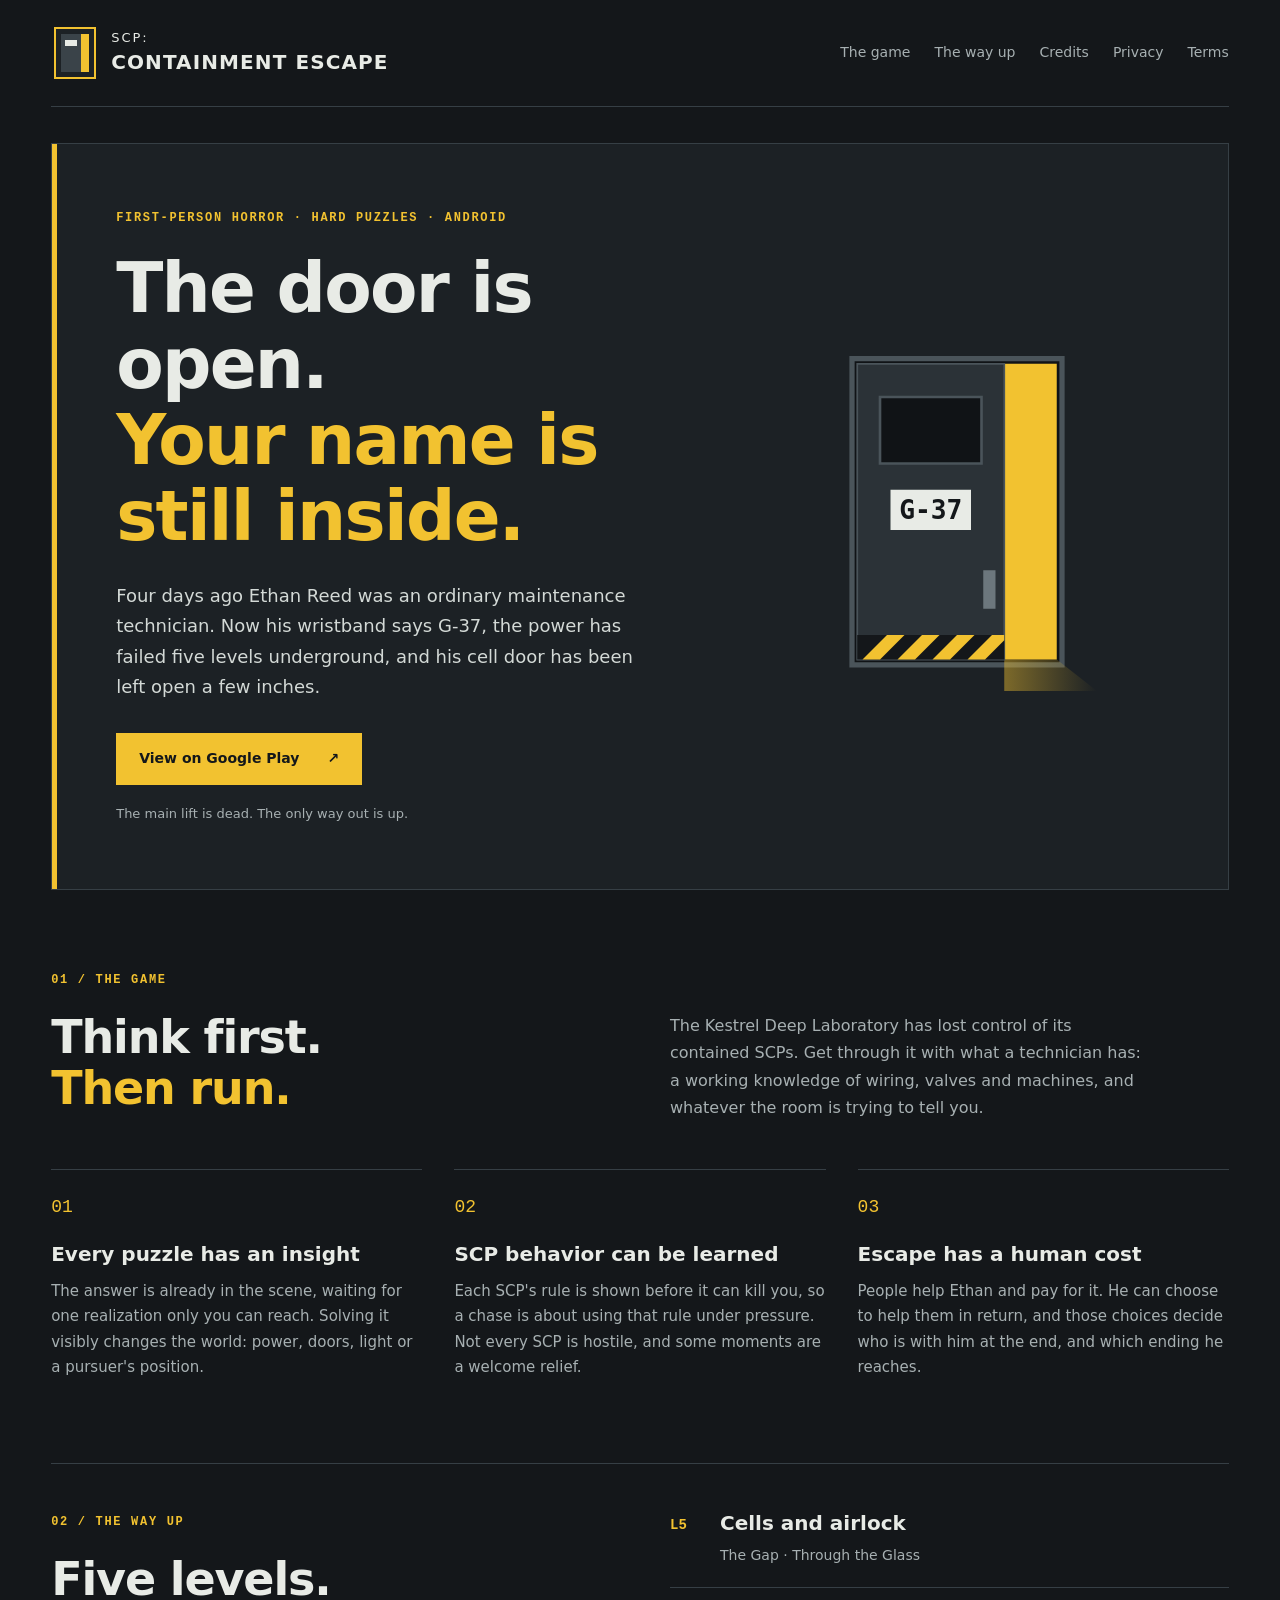
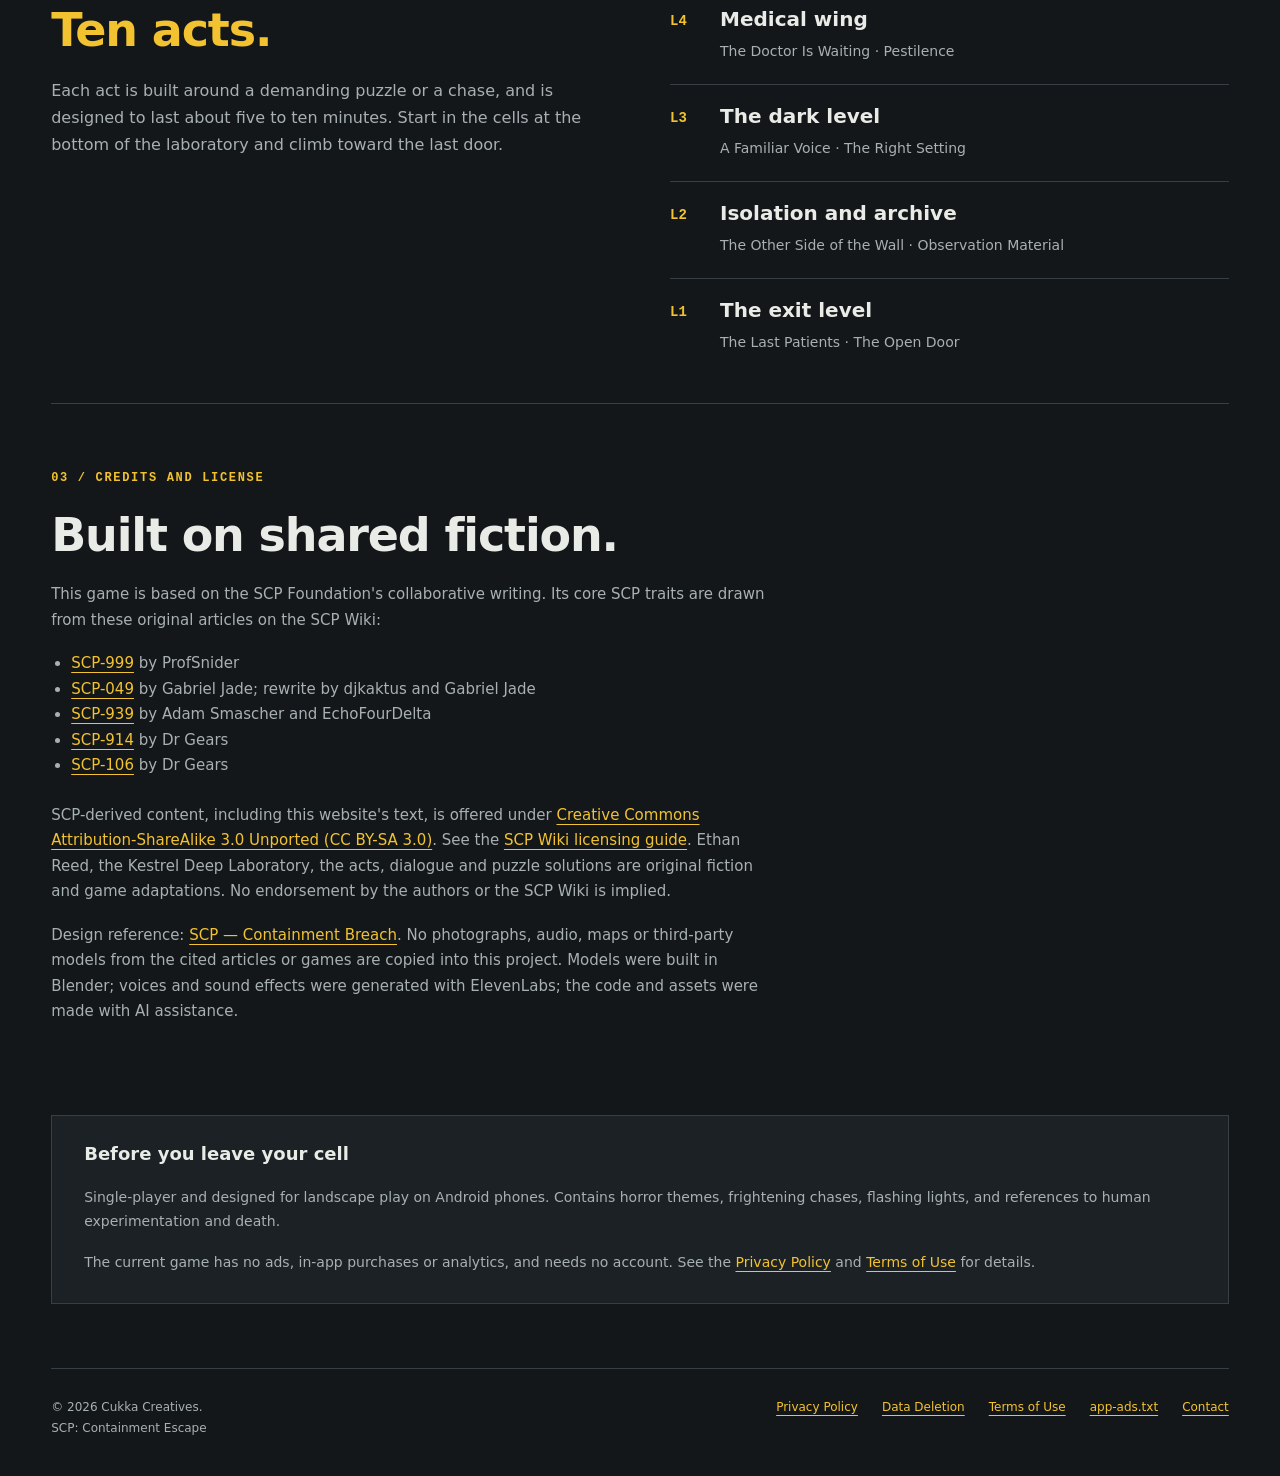
==== index.html @ 7e3f10a0 "Add files via upload" ====
<!doctype html>
<html lang="en">
<head>
  <meta charset="utf-8" />
  <meta name="viewport" content="width=device-width, initial-scale=1" />
  <meta name="description" content="SCP: Containment Escape is a story-driven first-person horror puzzle game for Android. Climb five underground levels of a failing laboratory in ten acts." />
  <meta name="theme-color" content="#14171a" />
  <title>SCP: Containment Escape — The Door Is Open</title>
  <link rel="icon" href="./crest.svg" type="image/svg+xml" />
  <link rel="stylesheet" href="./styles.css" />
</head>
<body>
  <a class="skip-link" href="#main">Skip to content</a>
  <header class="site-header">
    <a class="brand" href="./" aria-label="SCP: Containment Escape home">
      <img src="./crest.svg" alt="" width="48" height="56" />
      <span>SCP:<br /><strong>Containment Escape</strong></span>
    </a>
    <nav aria-label="Main navigation">
      <a href="#game">The game</a>
      <a href="#levels">The way up</a>
      <a href="#credits">Credits</a>
      <a href="./privacy-policy.html">Privacy</a>
      <a href="./terms-of-use.html">Terms</a>
    </nav>
  </header>
  <main id="main">
    <section class="hero" aria-labelledby="hero-title">
      <div class="hero-copy">
        <p class="eyebrow">First-person horror · Hard puzzles · Android</p>
        <h1 id="hero-title">The door is open.<br /><span>Your name is still inside.</span></h1>
        <p class="lede">Four days ago Ethan Reed was an ordinary maintenance technician. Now his
          wristband says G&#8209;37, the power has failed five levels underground, and his cell door
          has been left open a few inches.</p>
        <a class="button" href="https://play.google.com/store/apps/details?id=com.cukkacreatives.scp.containment.escape">View on Google Play <span aria-hidden="true">↗</span></a>
        <p class="hero-note">The main lift is dead. The only way out is up.</p>
      </div>
      <div class="hero-mark" aria-hidden="true">
        <img src="./cell-door.svg" width="320" height="400" alt="" />
      </div>
    </section>
    <section class="features" id="game" aria-labelledby="game-title">
      <div class="section-heading">
        <p class="eyebrow">01 / The game</p>
        <h2 id="game-title">Think first.<br /><span>Then run.</span></h2>
        <p>The Kestrel Deep Laboratory has lost control of its contained SCPs. Get through it
          with what a technician has: a working knowledge of wiring, valves and machines, and
          whatever the room is trying to tell you.</p>
      </div>
      <div class="feature-grid">
        <article>
          <span class="feature-number">01</span><h3>Every puzzle has an insight</h3>
          <p>The answer is already in the scene, waiting for one realization only you can reach.
            Solving it visibly changes the world: power, doors, light or a pursuer's position.</p>
        </article>
        <article>
          <span class="feature-number">02</span><h3>SCP behavior can be learned</h3>
          <p>Each SCP's rule is shown before it can kill you, so a chase is about using that rule
            under pressure. Not every SCP is hostile, and some moments are a welcome relief.</p>
        </article>
        <article>
          <span class="feature-number">03</span><h3>Escape has a human cost</h3>
          <p>People help Ethan and pay for it. He can choose to help them in return, and those
            choices decide who is with him at the end, and which ending he reaches.</p>
        </article>
      </div>
    </section>
    <section class="levels" id="levels" aria-labelledby="levels-title">
      <div>
        <p class="eyebrow">02 / The way up</p>
        <h2 id="levels-title">Five levels.<br /><span>Ten acts.</span></h2>
        <p>Each act is built around a demanding puzzle or a chase, and is designed to last about
          five to ten minutes. Start in the cells at the bottom of the laboratory and climb
          toward the last door.</p>
      </div>
      <ol class="level-stops">
        <li><span>L5</span><div><h3>Cells and airlock</h3><p>The Gap · Through the Glass</p></div></li>
        <li><span>L4</span><div><h3>Medical wing</h3><p>The Doctor Is Waiting · Pestilence</p></div></li>
        <li><span>L3</span><div><h3>The dark level</h3><p>A Familiar Voice · The Right Setting</p></div></li>
        <li><span>L2</span><div><h3>Isolation and archive</h3><p>The Other Side of the Wall · Observation Material</p></div></li>
        <li><span>L1</span><div><h3>The exit level</h3><p>The Last Patients · The Open Door</p></div></li>
      </ol>
    </section>
    <section class="credits" id="credits" aria-labelledby="credits-title">
      <p class="eyebrow">03 / Credits and license</p>
      <h2 id="credits-title">Built on shared fiction.</h2>
      <p>This game is based on the SCP Foundation's collaborative writing. Its core SCP traits are
        drawn from these original articles on the SCP Wiki:</p>
      <ul>
        <li><a href="https://scp-wiki.wikidot.com/scp-999">SCP-999</a> by ProfSnider</li>
        <li><a href="https://scp-wiki.wikidot.com/scp-049">SCP-049</a> by Gabriel Jade; rewrite by djkaktus and Gabriel Jade</li>
        <li><a href="https://scp-wiki.wikidot.com/scp-939">SCP-939</a> by Adam Smascher and EchoFourDelta</li>
        <li><a href="https://scp-wiki.wikidot.com/scp-914">SCP-914</a> by Dr Gears</li>
        <li><a href="https://scp-wiki.wikidot.com/scp-106">SCP-106</a> by Dr Gears</li>
      </ul>
      <p>SCP-derived content, including this website's text, is offered under
        <a href="https://creativecommons.org/licenses/by-sa/3.0/">Creative Commons Attribution-ShareAlike 3.0 Unported (CC BY-SA 3.0)</a>.
        See the <a href="https://scp-wiki.wikidot.com/licensing-guide">SCP Wiki licensing guide</a>.
        Ethan Reed, the Kestrel Deep Laboratory, the acts, dialogue and puzzle solutions are original
        fiction and game adaptations. No endorsement by the authors or the SCP Wiki is implied.</p>
      <p>Design reference: <a href="https://www.scpcbgame.com/">SCP — Containment Breach</a>. No photographs,
        audio, maps or third-party models from the cited articles or games are copied into this project.
        Models were built in Blender; voices and sound effects were generated with ElevenLabs; the code
        and assets were made with AI assistance.</p>
    </section>
    <aside class="notice" aria-labelledby="player-info-title">
      <h2 id="player-info-title">Before you leave your cell</h2>
      <p>Single-player and designed for landscape play on Android phones. Contains horror themes,
        frightening chases, flashing lights, and references to human experimentation and death.</p>
      <p>The current game has no ads, in-app purchases or analytics, and needs no account. See the
        <a href="./privacy-policy.html">Privacy Policy</a> and
        <a href="./terms-of-use.html">Terms of Use</a> for details.</p>
    </aside>
  </main>
  <footer>
    <p>© 2026 Cukka Creatives.<br />SCP: Containment Escape</p>
    <div>
      <a href="./privacy-policy.html">Privacy Policy</a>
      <a href="./privacy-policy.html#data-deletion">Data Deletion</a>
      <a href="./terms-of-use.html">Terms of Use</a>
      <a href="./app-ads.txt">app-ads.txt</a>
      <a href="mailto:cukkacreatives@gmail.com">Contact</a>
    </div>
  </footer>
</body>
</html>
---- styles.css ----
:root {
  color-scheme: dark;
  --background: #14171a;
  --surface: #1c2125;
  --ink: #e8ebe6;
  --muted: #a7b0b2;
  --hazard: #f2c230;
  --line: #363f45;
  --mono: Consolas, Menlo, "Courier New", monospace;
}
* { box-sizing: border-box; }
html { background: var(--background); scroll-padding-top: 24px; }
body { max-width: 1280px; min-height: 100vh; margin: 0 auto; padding: 0 clamp(20px, 4vw, 64px); color: var(--ink); background: var(--background); font-family: "Segoe UI", system-ui, -apple-system, sans-serif; line-height: 1.7; }
a { color: var(--hazard); text-underline-offset: 4px; }
a:hover { color: #fff; }
a:focus-visible { outline: 3px solid var(--hazard); outline-offset: 6px; }
.skip-link { position: absolute; top: -100px; padding: 12px; background: var(--background); z-index: 5; }
.skip-link:focus { top: 12px; }
.site-header { display: flex; justify-content: space-between; align-items: center; gap: 24px; padding: 25px 0; border-bottom: 1px solid var(--line); }
.brand { display: inline-flex; align-items: center; gap: 12px; color: var(--ink); text-decoration: none; text-transform: uppercase; }
.brand img { flex-shrink: 0; }
.brand span { font-size: 13px; line-height: 1.45; letter-spacing: .15em; }
.brand strong { font-size: 20px; letter-spacing: .055em; }
nav, footer div { display: flex; flex-wrap: wrap; gap: 12px 24px; }
nav a { color: var(--muted); font-size: 14px; text-decoration: none; }
nav a[aria-current="page"] { color: var(--hazard); text-decoration: underline; }
main { padding: 36px 0 64px; }
.hero { position: relative; display: grid; grid-template-columns: minmax(0, 1.5fr) minmax(0, 1fr); align-items: center; gap: 12px; padding: clamp(28px, 5vw, 64px); border: 1px solid var(--line); background: var(--surface); overflow: hidden; }
.hero::before { content: ""; position: absolute; left: 0; top: 0; bottom: 0; width: 5px; background: var(--hazard); }
.hero-copy, .hero-mark { position: relative; }
.eyebrow { margin: 0 0 22px; color: var(--hazard); font-family: var(--mono); font-size: 12px; font-weight: 700; text-transform: uppercase; letter-spacing: .14em; }
h1, h2, h3 { line-height: 1.1; }
h1, h2 { font-weight: 700; letter-spacing: -.025em; }
h1 { margin: 0; font-size: clamp(40px, 5.4vw, 70px); }
h1 span, h2 span { color: var(--hazard); }
h2 { margin: 0 0 22px; font-size: clamp(30px, 3.8vw, 46px); }
h3 { font-size: 20px; font-weight: 600; }
p { margin: 0 0 18px; }
.lede { max-width: 530px; margin: 26px 0 30px; color: #d3d9d6; font-size: 18px; }
.button { display: inline-flex; align-items: center; gap: 28px; padding: 13px 22px; border: 1px solid var(--hazard); color: #14171a; background: var(--hazard); font-size: 14px; font-weight: 700; text-decoration: none; }
.button:hover { background: #ffdc66; color: #14171a; }
.hero-note { margin: 18px 0 0; color: var(--muted); font-size: 13px; }
.hero-mark { display: grid; place-items: center; }
.hero-mark img { width: min(100%, 280px); height: auto; }
.features { padding: 80px 0 64px; }
.section-heading { display: grid; grid-template-columns: 1fr 1fr; column-gap: 60px; }
.section-heading .eyebrow { grid-column: 1 / -1; }
.section-heading > p:last-child { align-self: center; max-width: 480px; color: var(--muted); }
.feature-grid { display: grid; grid-template-columns: repeat(3, minmax(0, 1fr)); gap: 32px; margin-top: 30px; }
.feature-grid article { padding-top: 22px; border-top: 1px solid var(--line); }
.feature-number { color: var(--hazard); font-family: var(--mono); font-size: 18px; }
.feature-grid h3 { margin: 20px 0 14px; }
.feature-grid p, .levels p, .credits p, .credits li, .notice p { color: var(--muted); }
.levels .eyebrow, .credits .eyebrow { color: var(--hazard); font-size: 12px; }
.feature-grid p { font-size: 15px; }
.levels { display: grid; grid-template-columns: 1fr 1fr; gap: 60px; padding: 48px 0; border-top: 1px solid var(--line); border-bottom: 1px solid var(--line); }
.level-stops { list-style: none; margin: 0; padding: 0; }
.level-stops li { display: flex; gap: 22px; padding: 20px 0; border-bottom: 1px solid var(--line); }
.level-stops li:first-child { padding-top: 0; }
.level-stops li:last-child { border: 0; padding-bottom: 0; }
.level-stops li > span { min-width: 28px; padding-top: 2px; color: var(--hazard); font-family: var(--mono); font-size: 14px; font-weight: 700; white-space: nowrap; }
.level-stops h3 { margin: 0 0 10px; }
.level-stops p { margin: 0; font-size: 14px; }
.credits { padding: 64px 0 36px; }
.credits > p { max-width: 720px; }
.credits ul { margin: 0 0 24px; padding-left: 20px; font-size: 15px; }
.credits p { font-size: 15px; }
.notice { margin-top: 36px; padding: 28px 32px; border: 1px solid var(--line); background: var(--surface); }
.notice h2 { font-size: 18px; font-weight: 600; letter-spacing: 0; }
.notice p { font-size: 14px; }
.notice p:last-child { margin-bottom: 0; }
.legal { max-width: 840px; margin: 0 auto; padding: 56px 0 76px; overflow-wrap: anywhere; }
.legal h1 { margin-bottom: 24px; font-size: clamp(38px, 5.5vw, 58px); }
.legal h2 { margin: 38px 0 18px; padding-bottom: 12px; border-bottom: 1px solid var(--line); color: var(--hazard); font-size: 21px; font-weight: 600; letter-spacing: 0; }
.legal p, .legal li { color: #cdd3d1; }
.legal li + li { margin-top: 10px; }
footer { display: flex; justify-content: space-between; align-items: flex-start; gap: 32px; padding: 28px 0 38px; border-top: 1px solid var(--line); color: var(--muted); font-size: 12px; }
footer p { margin: 0; }
footer div { justify-content: flex-end; }
@media (max-width: 900px) {
  .hero { padding: 32px; }
  .section-heading, .levels { gap: 28px; }
  .feature-grid { gap: 24px; }
}
@media (max-width: 620px) {
  .site-header { align-items: flex-start; flex-direction: column; gap: 16px; }
  nav { gap: 12px 20px; }
  .hero { grid-template-columns: 1fr; padding: 30px 24px; }
  .hero-mark { margin-top: 20px; }
  .hero-mark img { width: 190px; }
  .section-heading, .feature-grid, .levels { grid-template-columns: 1fr; }
  .features { padding-top: 52px; }
  .section-heading { gap: 0; }
  .feature-grid { margin-top: 16px; }
  .feature-grid h3 { margin-top: 12px; }
  .levels { gap: 24px; }
  .notice { padding: 24px; }
  footer { flex-direction: column; gap: 20px; }
  footer div { justify-content: flex-start; }
}
@media (prefers-reduced-motion: no-preference) {
  html { scroll-behavior: smooth; }
  .button { transition: background-color 150ms ease; }
}
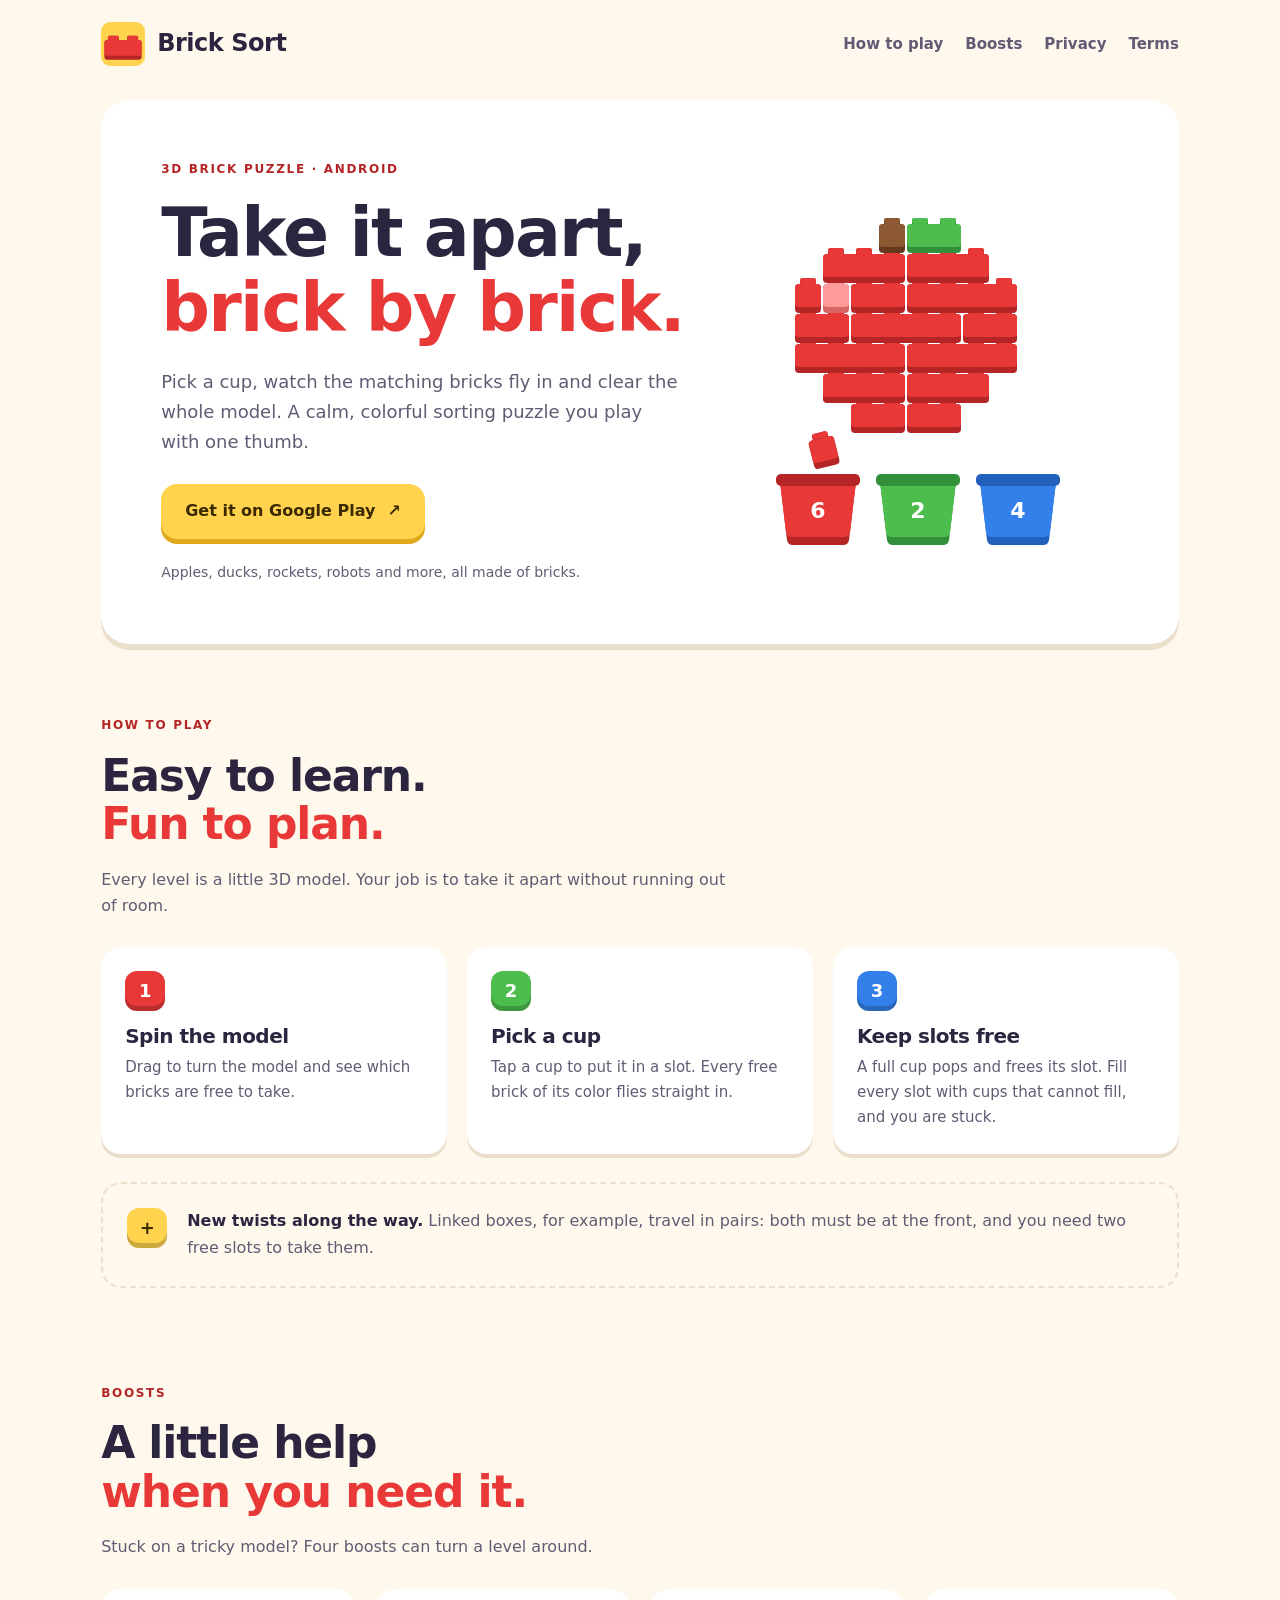
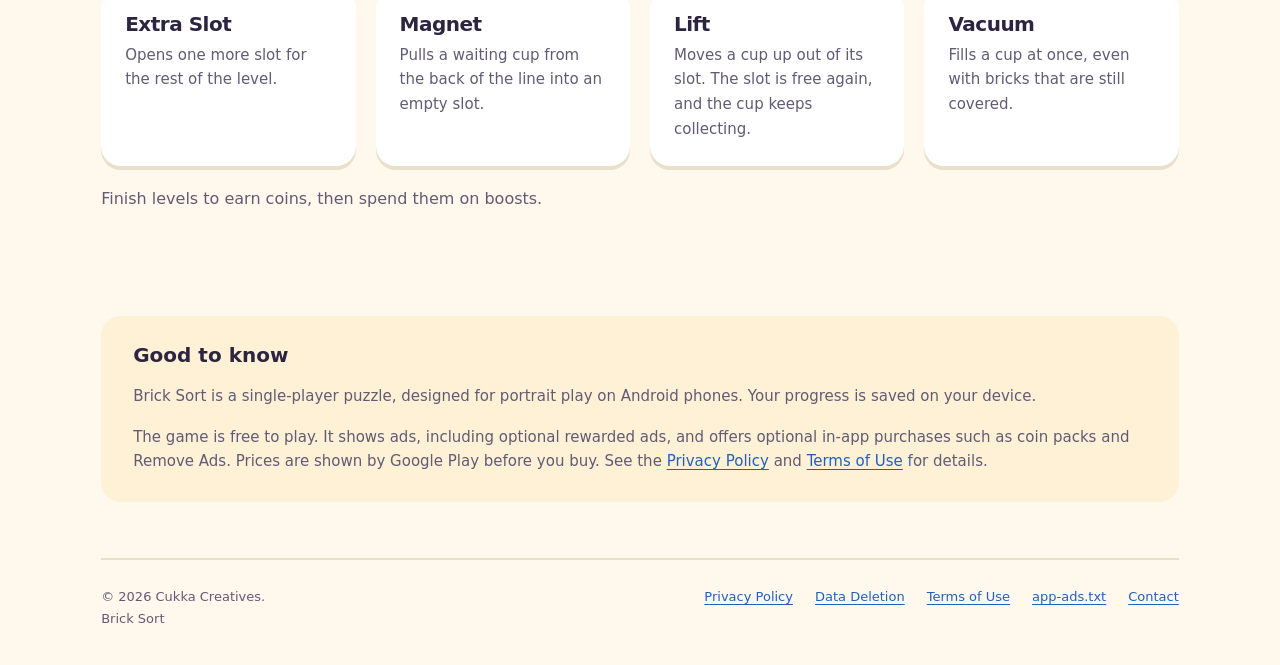
==== commit 999195ee: "Add files via upload" ====
--- a/index.html
+++ b/index.html
@@ -3,117 +3,110 @@
 <head>
   <meta charset="utf-8" />
   <meta name="viewport" content="width=device-width, initial-scale=1" />
-  <meta name="description" content="SCP: Containment Escape is a story-driven first-person horror puzzle game for Android. Climb five underground levels of a failing laboratory in ten acts." />
-  <meta name="theme-color" content="#14171a" />
-  <title>SCP: Containment Escape — The Door Is Open</title>
-  <link rel="icon" href="./crest.svg" type="image/svg+xml" />
+  <meta name="description" content="Brick Sort is a colorful 3D puzzle for Android. Pick the right cups, sort the bricks by color and take fun brick models apart, piece by piece." />
+  <meta name="theme-color" content="#fff8ec" />
+  <title>Brick Sort — Take It Apart, Brick by Brick</title>
+  <link rel="icon" href="./brick.svg" type="image/svg+xml" />
   <link rel="stylesheet" href="./styles.css" />
 </head>
 <body>
   <a class="skip-link" href="#main">Skip to content</a>
   <header class="site-header">
-    <a class="brand" href="./" aria-label="SCP: Containment Escape home">
-      <img src="./crest.svg" alt="" width="48" height="56" />
-      <span>SCP:<br /><strong>Containment Escape</strong></span>
+    <a class="brand" href="./" aria-label="Brick Sort home">
+      <img src="./brick.svg" alt="" width="44" height="44" />
+      <span>Brick Sort</span>
     </a>
     <nav aria-label="Main navigation">
-      <a href="#game">The game</a>
-      <a href="#levels">The way up</a>
-      <a href="#credits">Credits</a>
+      <a href="#how-to-play">How to play</a>
+      <a href="#boosts">Boosts</a>
       <a href="./privacy-policy.html">Privacy</a>
       <a href="./terms-of-use.html">Terms</a>
     </nav>
   </header>
   <main id="main">
     <section class="hero" aria-labelledby="hero-title">
-      <div class="hero-copy">
-        <p class="eyebrow">First-person horror · Hard puzzles · Android</p>
-        <h1 id="hero-title">The door is open.<br /><span>Your name is still inside.</span></h1>
-        <p class="lede">Four days ago Ethan Reed was an ordinary maintenance technician. Now his
-          wristband says G&#8209;37, the power has failed five levels underground, and his cell door
-          has been left open a few inches.</p>
-        <a class="button" href="https://play.google.com/store/apps/details?id=com.cukkacreatives.scp.containment.escape">View on Google Play <span aria-hidden="true">↗</span></a>
-        <p class="hero-note">The main lift is dead. The only way out is up.</p>
+      <div>
+        <p class="eyebrow">3D brick puzzle · Android</p>
+        <h1 id="hero-title">Take it apart,<br /><span>brick by brick.</span></h1>
+        <p class="lede">Pick a cup, watch the matching bricks fly in and clear the whole model.
+          A calm, colorful sorting puzzle you play with one thumb.</p>
+        <a class="button" href="https://play.google.com/store/apps/details?id=com.cukkacreatives.bricksort">Get it on Google Play <span aria-hidden="true">↗</span></a>
+        <p class="hero-note">Apples, ducks, rockets, robots and more, all made of bricks.</p>
       </div>
-      <div class="hero-mark" aria-hidden="true">
-        <img src="./cell-door.svg" width="320" height="400" alt="" />
+      <div class="hero-art">
+        <img src="./bricks.svg" width="320" height="364" alt="An apple built from red bricks above three colored cups" />
       </div>
     </section>
-    <section class="features" id="game" aria-labelledby="game-title">
+
+    <section class="steps" id="how-to-play" aria-labelledby="steps-title">
       <div class="section-heading">
-        <p class="eyebrow">01 / The game</p>
-        <h2 id="game-title">Think first.<br /><span>Then run.</span></h2>
-        <p>The Kestrel Deep Laboratory has lost control of its contained SCPs. Get through it
-          with what a technician has: a working knowledge of wiring, valves and machines, and
-          whatever the room is trying to tell you.</p>
+        <p class="eyebrow">How to play</p>
+        <h2 id="steps-title">Easy to learn.<br /><span>Fun to plan.</span></h2>
+        <p>Every level is a little 3D model. Your job is to take it apart without running out of room.</p>
       </div>
-      <div class="feature-grid">
+      <div class="card-grid">
         <article>
-          <span class="feature-number">01</span><h3>Every puzzle has an insight</h3>
-          <p>The answer is already in the scene, waiting for one realization only you can reach.
-            Solving it visibly changes the world: power, doors, light or a pursuer's position.</p>
+          <span class="badge red" aria-hidden="true">1</span>
+          <h3>Spin the model</h3>
+          <p>Drag to turn the model and see which bricks are free to take.</p>
         </article>
         <article>
-          <span class="feature-number">02</span><h3>SCP behavior can be learned</h3>
-          <p>Each SCP's rule is shown before it can kill you, so a chase is about using that rule
-            under pressure. Not every SCP is hostile, and some moments are a welcome relief.</p>
+          <span class="badge green" aria-hidden="true">2</span>
+          <h3>Pick a cup</h3>
+          <p>Tap a cup to put it in a slot. Every free brick of its color flies straight in.</p>
         </article>
         <article>
-          <span class="feature-number">03</span><h3>Escape has a human cost</h3>
-          <p>People help Ethan and pay for it. He can choose to help them in return, and those
-            choices decide who is with him at the end, and which ending he reaches.</p>
+          <span class="badge blue" aria-hidden="true">3</span>
+          <h3>Keep slots free</h3>
+          <p>A full cup pops and frees its slot. Fill every slot with cups that cannot fill, and you are stuck.</p>
         </article>
       </div>
+      <div class="twist">
+        <span class="badge yellow" aria-hidden="true">+</span>
+        <p><strong>New twists along the way.</strong> Linked boxes, for example, travel in pairs:
+          both must be at the front, and you need two free slots to take them.</p>
+      </div>
     </section>
-    <section class="levels" id="levels" aria-labelledby="levels-title">
-      <div>
-        <p class="eyebrow">02 / The way up</p>
-        <h2 id="levels-title">Five levels.<br /><span>Ten acts.</span></h2>
-        <p>Each act is built around a demanding puzzle or a chase, and is designed to last about
-          five to ten minutes. Start in the cells at the bottom of the laboratory and climb
-          toward the last door.</p>
+
+    <section class="boosts" id="boosts" aria-labelledby="boosts-title">
+      <div class="section-heading">
+        <p class="eyebrow">Boosts</p>
+        <h2 id="boosts-title">A little help<br /><span>when you need it.</span></h2>
+        <p>Stuck on a tricky model? Four boosts can turn a level around.</p>
       </div>
-      <ol class="level-stops">
-        <li><span>L5</span><div><h3>Cells and airlock</h3><p>The Gap · Through the Glass</p></div></li>
-        <li><span>L4</span><div><h3>Medical wing</h3><p>The Doctor Is Waiting · Pestilence</p></div></li>
-        <li><span>L3</span><div><h3>The dark level</h3><p>A Familiar Voice · The Right Setting</p></div></li>
-        <li><span>L2</span><div><h3>Isolation and archive</h3><p>The Other Side of the Wall · Observation Material</p></div></li>
-        <li><span>L1</span><div><h3>The exit level</h3><p>The Last Patients · The Open Door</p></div></li>
-      </ol>
+      <div class="card-grid four">
+        <article>
+          <h3>Extra Slot</h3>
+          <p>Opens one more slot for the rest of the level.</p>
+        </article>
+        <article>
+          <h3>Magnet</h3>
+          <p>Pulls a waiting cup from the back of the line into an empty slot.</p>
+        </article>
+        <article>
+          <h3>Lift</h3>
+          <p>Moves a cup up out of its slot. The slot is free again, and the cup keeps collecting.</p>
+        </article>
+        <article>
+          <h3>Vacuum</h3>
+          <p>Fills a cup at once, even with bricks that are still covered.</p>
+        </article>
+      </div>
+      <p class="coins">Finish levels to earn coins, then spend them on boosts.</p>
     </section>
-    <section class="credits" id="credits" aria-labelledby="credits-title">
-      <p class="eyebrow">03 / Credits and license</p>
-      <h2 id="credits-title">Built on shared fiction.</h2>
-      <p>This game is based on the SCP Foundation's collaborative writing. Its core SCP traits are
-        drawn from these original articles on the SCP Wiki:</p>
-      <ul>
-        <li><a href="https://scp-wiki.wikidot.com/scp-999">SCP-999</a> by ProfSnider</li>
-        <li><a href="https://scp-wiki.wikidot.com/scp-049">SCP-049</a> by Gabriel Jade; rewrite by djkaktus and Gabriel Jade</li>
-        <li><a href="https://scp-wiki.wikidot.com/scp-939">SCP-939</a> by Adam Smascher and EchoFourDelta</li>
-        <li><a href="https://scp-wiki.wikidot.com/scp-914">SCP-914</a> by Dr Gears</li>
-        <li><a href="https://scp-wiki.wikidot.com/scp-106">SCP-106</a> by Dr Gears</li>
-      </ul>
-      <p>SCP-derived content, including this website's text, is offered under
-        <a href="https://creativecommons.org/licenses/by-sa/3.0/">Creative Commons Attribution-ShareAlike 3.0 Unported (CC BY-SA 3.0)</a>.
-        See the <a href="https://scp-wiki.wikidot.com/licensing-guide">SCP Wiki licensing guide</a>.
-        Ethan Reed, the Kestrel Deep Laboratory, the acts, dialogue and puzzle solutions are original
-        fiction and game adaptations. No endorsement by the authors or the SCP Wiki is implied.</p>
-      <p>Design reference: <a href="https://www.scpcbgame.com/">SCP — Containment Breach</a>. No photographs,
-        audio, maps or third-party models from the cited articles or games are copied into this project.
-        Models were built in Blender; voices and sound effects were generated with ElevenLabs; the code
-        and assets were made with AI assistance.</p>
-    </section>
+
     <aside class="notice" aria-labelledby="player-info-title">
-      <h2 id="player-info-title">Before you leave your cell</h2>
-      <p>Single-player and designed for landscape play on Android phones. Contains horror themes,
-        frightening chases, flashing lights, and references to human experimentation and death.</p>
-      <p>The current game has no ads, in-app purchases or analytics, and needs no account. See the
-        <a href="./privacy-policy.html">Privacy Policy</a> and
-        <a href="./terms-of-use.html">Terms of Use</a> for details.</p>
+      <h2 id="player-info-title">Good to know</h2>
+      <p>Brick Sort is a single-player puzzle, designed for portrait play on Android phones.
+        Your progress is saved on your device.</p>
+      <p>The game is free to play. It shows ads, including optional rewarded ads, and offers
+        optional in-app purchases such as coin packs and Remove Ads. Prices are shown by
+        Google Play before you buy. See the <a href="./privacy-policy.html">Privacy Policy</a>
+        and <a href="./terms-of-use.html">Terms of Use</a> for details.</p>
     </aside>
   </main>
   <footer>
-    <p>© 2026 Cukka Creatives.<br />SCP: Containment Escape</p>
+    <p>© 2026 Cukka Creatives.<br />Brick Sort</p>
     <div>
       <a href="./privacy-policy.html">Privacy Policy</a>
       <a href="./privacy-policy.html#data-deletion">Data Deletion</a>
--- a/styles.css
+++ b/styles.css
@@ -1,104 +1,91 @@
 :root {
-  color-scheme: dark;
-  --background: #14171a;
-  --surface: #1c2125;
-  --ink: #e8ebe6;
-  --muted: #a7b0b2;
-  --hazard: #f2c230;
-  --line: #363f45;
-  --mono: Consolas, Menlo, "Courier New", monospace;
+  color-scheme: light;
+  --background: #fff8ec;
+  --surface: #ffffff;
+  --ink: #2b2540;
+  --muted: #625b74;
+  --line: #eadfca;
+  --red: #e83838;
+  --red-dark: #b52525;
+  --green: #33903a;
+  --blue: #2161bb;
+  --yellow: #ffd34d;
+  --yellow-dark: #e0a91c;
 }
 * { box-sizing: border-box; }
 html { background: var(--background); scroll-padding-top: 24px; }
-body { max-width: 1280px; min-height: 100vh; margin: 0 auto; padding: 0 clamp(20px, 4vw, 64px); color: var(--ink); background: var(--background); font-family: "Segoe UI", system-ui, -apple-system, sans-serif; line-height: 1.7; }
-a { color: var(--hazard); text-underline-offset: 4px; }
-a:hover { color: #fff; }
-a:focus-visible { outline: 3px solid var(--hazard); outline-offset: 6px; }
-.skip-link { position: absolute; top: -100px; padding: 12px; background: var(--background); z-index: 5; }
+body { max-width: 1180px; min-height: 100vh; margin: 0 auto; padding: 0 clamp(16px, 4vw, 56px); color: var(--ink); background: var(--background); font-family: "Segoe UI", system-ui, -apple-system, sans-serif; line-height: 1.65; }
+a { color: var(--blue); text-underline-offset: 3px; }
+a:hover { color: var(--red-dark); }
+a:focus-visible { outline: 3px solid var(--blue); outline-offset: 4px; border-radius: 4px; }
+.skip-link { position: absolute; top: -100px; padding: 12px; background: var(--surface); z-index: 5; }
 .skip-link:focus { top: 12px; }
-.site-header { display: flex; justify-content: space-between; align-items: center; gap: 24px; padding: 25px 0; border-bottom: 1px solid var(--line); }
-.brand { display: inline-flex; align-items: center; gap: 12px; color: var(--ink); text-decoration: none; text-transform: uppercase; }
+.site-header { display: flex; justify-content: space-between; align-items: center; gap: 24px; padding: 22px 0; }
+.brand { display: inline-flex; align-items: center; gap: 12px; color: var(--ink); text-decoration: none; font-size: 24px; font-weight: 800; letter-spacing: -.02em; }
 .brand img { flex-shrink: 0; }
-.brand span { font-size: 13px; line-height: 1.45; letter-spacing: .15em; }
-.brand strong { font-size: 20px; letter-spacing: .055em; }
-nav, footer div { display: flex; flex-wrap: wrap; gap: 12px 24px; }
-nav a { color: var(--muted); font-size: 14px; text-decoration: none; }
-nav a[aria-current="page"] { color: var(--hazard); text-decoration: underline; }
-main { padding: 36px 0 64px; }
-.hero { position: relative; display: grid; grid-template-columns: minmax(0, 1.5fr) minmax(0, 1fr); align-items: center; gap: 12px; padding: clamp(28px, 5vw, 64px); border: 1px solid var(--line); background: var(--surface); overflow: hidden; }
-.hero::before { content: ""; position: absolute; left: 0; top: 0; bottom: 0; width: 5px; background: var(--hazard); }
-.hero-copy, .hero-mark { position: relative; }
-.eyebrow { margin: 0 0 22px; color: var(--hazard); font-family: var(--mono); font-size: 12px; font-weight: 700; text-transform: uppercase; letter-spacing: .14em; }
-h1, h2, h3 { line-height: 1.1; }
-h1, h2 { font-weight: 700; letter-spacing: -.025em; }
-h1 { margin: 0; font-size: clamp(40px, 5.4vw, 70px); }
-h1 span, h2 span { color: var(--hazard); }
-h2 { margin: 0 0 22px; font-size: clamp(30px, 3.8vw, 46px); }
-h3 { font-size: 20px; font-weight: 600; }
-p { margin: 0 0 18px; }
-.lede { max-width: 530px; margin: 26px 0 30px; color: #d3d9d6; font-size: 18px; }
-.button { display: inline-flex; align-items: center; gap: 28px; padding: 13px 22px; border: 1px solid var(--hazard); color: #14171a; background: var(--hazard); font-size: 14px; font-weight: 700; text-decoration: none; }
-.button:hover { background: #ffdc66; color: #14171a; }
-.hero-note { margin: 18px 0 0; color: var(--muted); font-size: 13px; }
-.hero-mark { display: grid; place-items: center; }
-.hero-mark img { width: min(100%, 280px); height: auto; }
-.features { padding: 80px 0 64px; }
-.section-heading { display: grid; grid-template-columns: 1fr 1fr; column-gap: 60px; }
-.section-heading .eyebrow { grid-column: 1 / -1; }
-.section-heading > p:last-child { align-self: center; max-width: 480px; color: var(--muted); }
-.feature-grid { display: grid; grid-template-columns: repeat(3, minmax(0, 1fr)); gap: 32px; margin-top: 30px; }
-.feature-grid article { padding-top: 22px; border-top: 1px solid var(--line); }
-.feature-number { color: var(--hazard); font-family: var(--mono); font-size: 18px; }
-.feature-grid h3 { margin: 20px 0 14px; }
-.feature-grid p, .levels p, .credits p, .credits li, .notice p { color: var(--muted); }
-.levels .eyebrow, .credits .eyebrow { color: var(--hazard); font-size: 12px; }
-.feature-grid p { font-size: 15px; }
-.levels { display: grid; grid-template-columns: 1fr 1fr; gap: 60px; padding: 48px 0; border-top: 1px solid var(--line); border-bottom: 1px solid var(--line); }
-.level-stops { list-style: none; margin: 0; padding: 0; }
-.level-stops li { display: flex; gap: 22px; padding: 20px 0; border-bottom: 1px solid var(--line); }
-.level-stops li:first-child { padding-top: 0; }
-.level-stops li:last-child { border: 0; padding-bottom: 0; }
-.level-stops li > span { min-width: 28px; padding-top: 2px; color: var(--hazard); font-family: var(--mono); font-size: 14px; font-weight: 700; white-space: nowrap; }
-.level-stops h3 { margin: 0 0 10px; }
-.level-stops p { margin: 0; font-size: 14px; }
-.credits { padding: 64px 0 36px; }
-.credits > p { max-width: 720px; }
-.credits ul { margin: 0 0 24px; padding-left: 20px; font-size: 15px; }
-.credits p { font-size: 15px; }
-.notice { margin-top: 36px; padding: 28px 32px; border: 1px solid var(--line); background: var(--surface); }
-.notice h2 { font-size: 18px; font-weight: 600; letter-spacing: 0; }
-.notice p { font-size: 14px; }
+nav, footer div { display: flex; flex-wrap: wrap; gap: 10px 22px; }
+nav a { color: var(--muted); font-size: 15px; font-weight: 600; text-decoration: none; }
+nav a:hover, nav a[aria-current="page"] { color: var(--ink); text-decoration: underline; text-decoration-thickness: 3px; text-decoration-color: var(--yellow); }
+main { padding: 12px 0 56px; }
+.hero { display: grid; grid-template-columns: minmax(0, 1.3fr) minmax(0, 1fr); align-items: center; gap: 32px; padding: clamp(28px, 5vw, 60px); border-radius: 28px; background: var(--surface); box-shadow: 0 6px 0 var(--line); }
+.eyebrow { margin: 0 0 16px; color: var(--red-dark); font-size: 12px; font-weight: 800; text-transform: uppercase; letter-spacing: .14em; }
+h1, h2, h3 { line-height: 1.1; letter-spacing: -.025em; }
+h1 { margin: 0; font-size: clamp(40px, 6vw, 68px); font-weight: 800; }
+h1 span, h2 span { color: var(--red); }
+h2 { margin: 0 0 18px; font-size: clamp(30px, 4vw, 44px); font-weight: 800; }
+h3 { margin: 0 0 8px; font-size: 20px; font-weight: 700; }
+p { margin: 0 0 16px; }
+.lede { max-width: 520px; margin: 22px 0 28px; color: var(--muted); font-size: 18px; }
+.button { display: inline-flex; align-items: center; gap: 12px; padding: 14px 24px; border-radius: 16px; color: #3b2a00; background: var(--yellow); box-shadow: 0 5px 0 var(--yellow-dark); font-size: 16px; font-weight: 800; text-decoration: none; }
+.button:hover { color: #3b2a00; background: #ffdc6b; }
+.button:active { transform: translateY(3px); box-shadow: 0 2px 0 var(--yellow-dark); }
+.hero-note { margin: 22px 0 0; color: var(--muted); font-size: 14px; }
+.hero-art { display: grid; place-items: center; }
+.hero-art img { width: min(100%, 320px); height: auto; }
+.steps, .boosts { padding: 72px 0 24px; }
+.section-heading { max-width: 640px; }
+.section-heading > p:last-child { color: var(--muted); }
+.card-grid { display: grid; grid-template-columns: repeat(3, minmax(0, 1fr)); gap: 20px; margin-top: 28px; }
+.card-grid.four { grid-template-columns: repeat(4, minmax(0, 1fr)); }
+.card-grid article { padding: 24px; border-radius: 20px; background: var(--surface); box-shadow: 0 4px 0 var(--line); }
+.card-grid p { margin: 0; color: var(--muted); font-size: 15px; }
+.badge { display: inline-grid; place-items: center; width: 40px; height: 40px; margin-bottom: 14px; border-radius: 12px; color: #fff; font-size: 18px; font-weight: 800; box-shadow: inset 0 -5px 0 rgb(0 0 0 / .2); }
+.badge.red { background: var(--red); }
+.badge.green { background: #4dbd4d; }
+.badge.blue { background: #3380eb; }
+.badge.yellow { background: var(--yellow); color: #3b2a00; }
+.twist { display: grid; grid-template-columns: auto 1fr; gap: 20px; align-items: center; margin-top: 28px; padding: 24px; border: 2px dashed var(--line); border-radius: 20px; }
+.twist p { margin: 0; color: var(--muted); }
+.twist strong { color: var(--ink); }
+.coins { margin-top: 20px; color: var(--muted); }
+.notice { margin-top: 64px; padding: 28px 32px; border-radius: 20px; background: #fff1d6; }
+.notice h2 { font-size: 20px; letter-spacing: 0; }
+.notice p { color: var(--muted); font-size: 15px; }
 .notice p:last-child { margin-bottom: 0; }
-.legal { max-width: 840px; margin: 0 auto; padding: 56px 0 76px; overflow-wrap: anywhere; }
-.legal h1 { margin-bottom: 24px; font-size: clamp(38px, 5.5vw, 58px); }
-.legal h2 { margin: 38px 0 18px; padding-bottom: 12px; border-bottom: 1px solid var(--line); color: var(--hazard); font-size: 21px; font-weight: 600; letter-spacing: 0; }
-.legal p, .legal li { color: #cdd3d1; }
-.legal li + li { margin-top: 10px; }
-footer { display: flex; justify-content: space-between; align-items: flex-start; gap: 32px; padding: 28px 0 38px; border-top: 1px solid var(--line); color: var(--muted); font-size: 12px; }
+.legal { max-width: 820px; margin: 0 auto; padding: 40px 0 72px; overflow-wrap: anywhere; }
+.legal h1 { margin-bottom: 20px; font-size: clamp(36px, 6vw, 56px); }
+.legal h2 { margin: 36px 0 14px; padding-bottom: 10px; border-bottom: 2px solid var(--line); font-size: 21px; letter-spacing: 0; }
+.legal p, .legal li { color: #463f58; }
+.legal li + li { margin-top: 8px; }
+footer { display: flex; justify-content: space-between; align-items: flex-start; gap: 28px; padding: 26px 0 36px; border-top: 2px solid var(--line); color: var(--muted); font-size: 13px; }
 footer p { margin: 0; }
 footer div { justify-content: flex-end; }
 @media (max-width: 900px) {
-  .hero { padding: 32px; }
-  .section-heading, .levels { gap: 28px; }
-  .feature-grid { gap: 24px; }
+  .card-grid.four { grid-template-columns: repeat(2, minmax(0, 1fr)); }
 }
-@media (max-width: 620px) {
-  .site-header { align-items: flex-start; flex-direction: column; gap: 16px; }
-  nav { gap: 12px 20px; }
-  .hero { grid-template-columns: 1fr; padding: 30px 24px; }
-  .hero-mark { margin-top: 20px; }
-  .hero-mark img { width: 190px; }
-  .section-heading, .feature-grid, .levels { grid-template-columns: 1fr; }
-  .features { padding-top: 52px; }
-  .section-heading { gap: 0; }
-  .feature-grid { margin-top: 16px; }
-  .feature-grid h3 { margin-top: 12px; }
-  .levels { gap: 24px; }
-  .notice { padding: 24px; }
-  footer { flex-direction: column; gap: 20px; }
+@media (max-width: 680px) {
+  .site-header { align-items: flex-start; flex-direction: column; gap: 12px; }
+  .hero { grid-template-columns: 1fr; padding: 28px 20px; text-align: center; }
+  .lede { margin-inline: auto; }
+  .hero-art img { width: 240px; }
+  .card-grid, .card-grid.four { grid-template-columns: 1fr; }
+  .steps, .boosts { padding-top: 52px; }
+  .twist { grid-template-columns: 1fr; }
+  .notice { margin-top: 36px; padding: 24px 20px; }
+  footer { flex-direction: column; gap: 16px; }
   footer div { justify-content: flex-start; }
 }
 @media (prefers-reduced-motion: no-preference) {
   html { scroll-behavior: smooth; }
-  .button { transition: background-color 150ms ease; }
+  .button { transition: background-color 150ms ease, transform 80ms ease; }
 }
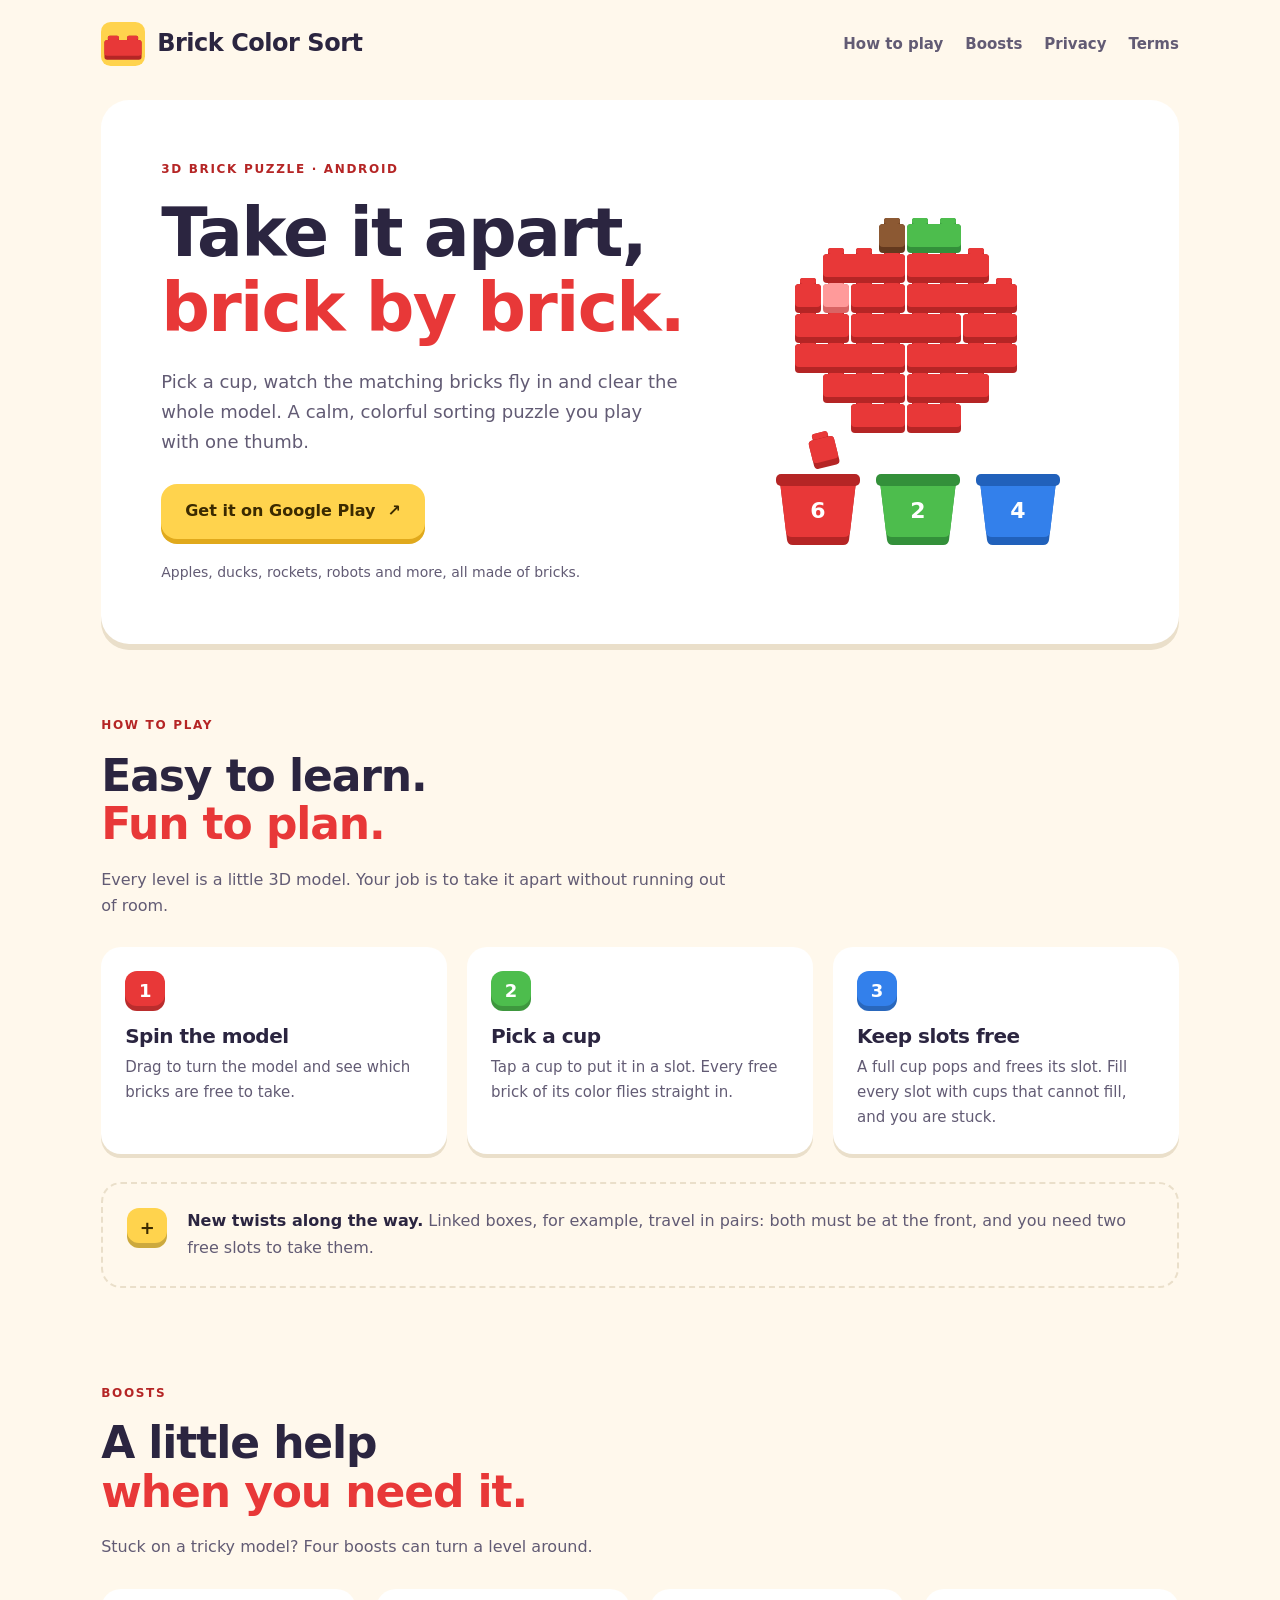
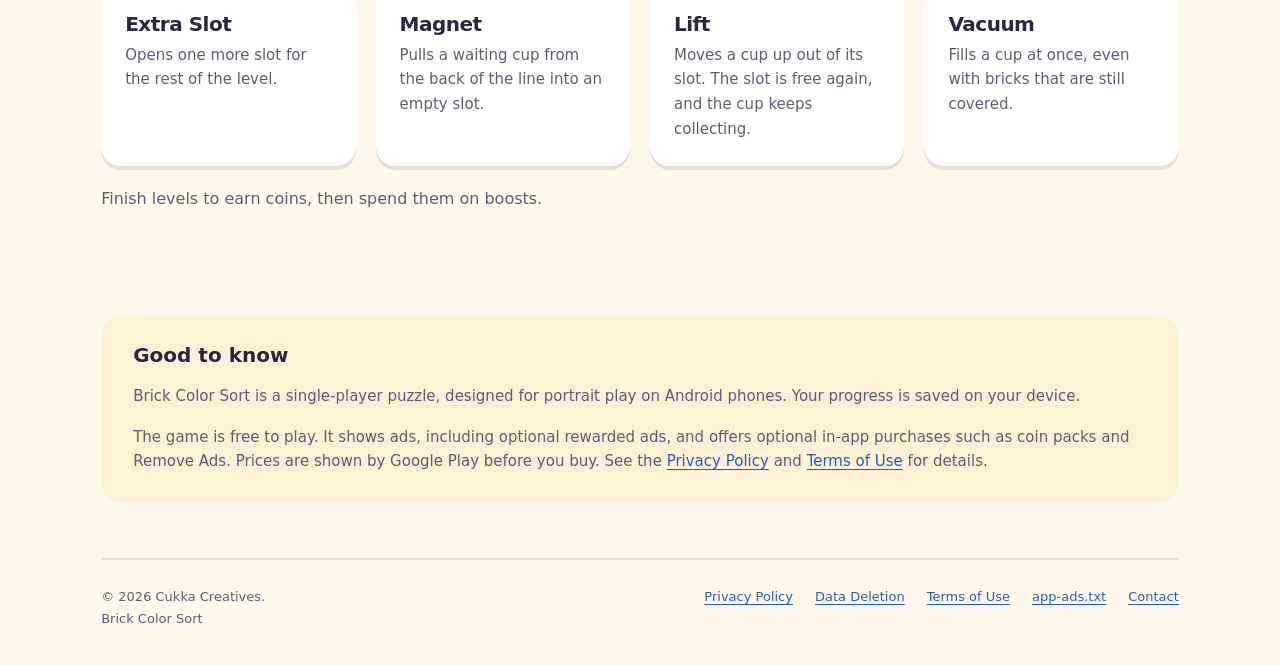
==== commit bd6093c0: "Add files via upload" ====
--- a/index.html
+++ b/index.html
@@ -3,18 +3,18 @@
 <head>
   <meta charset="utf-8" />
   <meta name="viewport" content="width=device-width, initial-scale=1" />
-  <meta name="description" content="Brick Sort is a colorful 3D puzzle for Android. Pick the right cups, sort the bricks by color and take fun brick models apart, piece by piece." />
+  <meta name="description" content="Brick Color Sort: 3D Puzzle is a colorful 3D puzzle for Android. Pick the right cups, sort the bricks by color and take fun brick models apart, piece by piece." />
   <meta name="theme-color" content="#fff8ec" />
-  <title>Brick Sort — Take It Apart, Brick by Brick</title>
+  <title>Brick Color Sort: 3D Puzzle — Take It Apart, Brick by Brick</title>
   <link rel="icon" href="./brick.svg" type="image/svg+xml" />
   <link rel="stylesheet" href="./styles.css" />
 </head>
 <body>
   <a class="skip-link" href="#main">Skip to content</a>
   <header class="site-header">
-    <a class="brand" href="./" aria-label="Brick Sort home">
+    <a class="brand" href="./" aria-label="Brick Color Sort home">
       <img src="./brick.svg" alt="" width="44" height="44" />
-      <span>Brick Sort</span>
+      <span>Brick Color Sort</span>
     </a>
     <nav aria-label="Main navigation">
       <a href="#how-to-play">How to play</a>
@@ -30,7 +30,7 @@
         <h1 id="hero-title">Take it apart,<br /><span>brick by brick.</span></h1>
         <p class="lede">Pick a cup, watch the matching bricks fly in and clear the whole model.
           A calm, colorful sorting puzzle you play with one thumb.</p>
-        <a class="button" href="https://play.google.com/store/apps/details?id=com.cukkacreatives.bricksort">Get it on Google Play <span aria-hidden="true">↗</span></a>
+        <a class="button" href="https://play.google.com/store/apps/details?id=com.cukkacreatives.brick.sort.puzzle">Get it on Google Play <span aria-hidden="true">↗</span></a>
         <p class="hero-note">Apples, ducks, rockets, robots and more, all made of bricks.</p>
       </div>
       <div class="hero-art">
@@ -97,7 +97,7 @@
 
     <aside class="notice" aria-labelledby="player-info-title">
       <h2 id="player-info-title">Good to know</h2>
-      <p>Brick Sort is a single-player puzzle, designed for portrait play on Android phones.
+      <p>Brick Color Sort is a single-player puzzle, designed for portrait play on Android phones.
         Your progress is saved on your device.</p>
       <p>The game is free to play. It shows ads, including optional rewarded ads, and offers
         optional in-app purchases such as coin packs and Remove Ads. Prices are shown by
@@ -106,7 +106,7 @@
     </aside>
   </main>
   <footer>
-    <p>© 2026 Cukka Creatives.<br />Brick Sort</p>
+    <p>© 2026 Cukka Creatives.<br />Brick Color Sort</p>
     <div>
       <a href="./privacy-policy.html">Privacy Policy</a>
       <a href="./privacy-policy.html#data-deletion">Data Deletion</a>
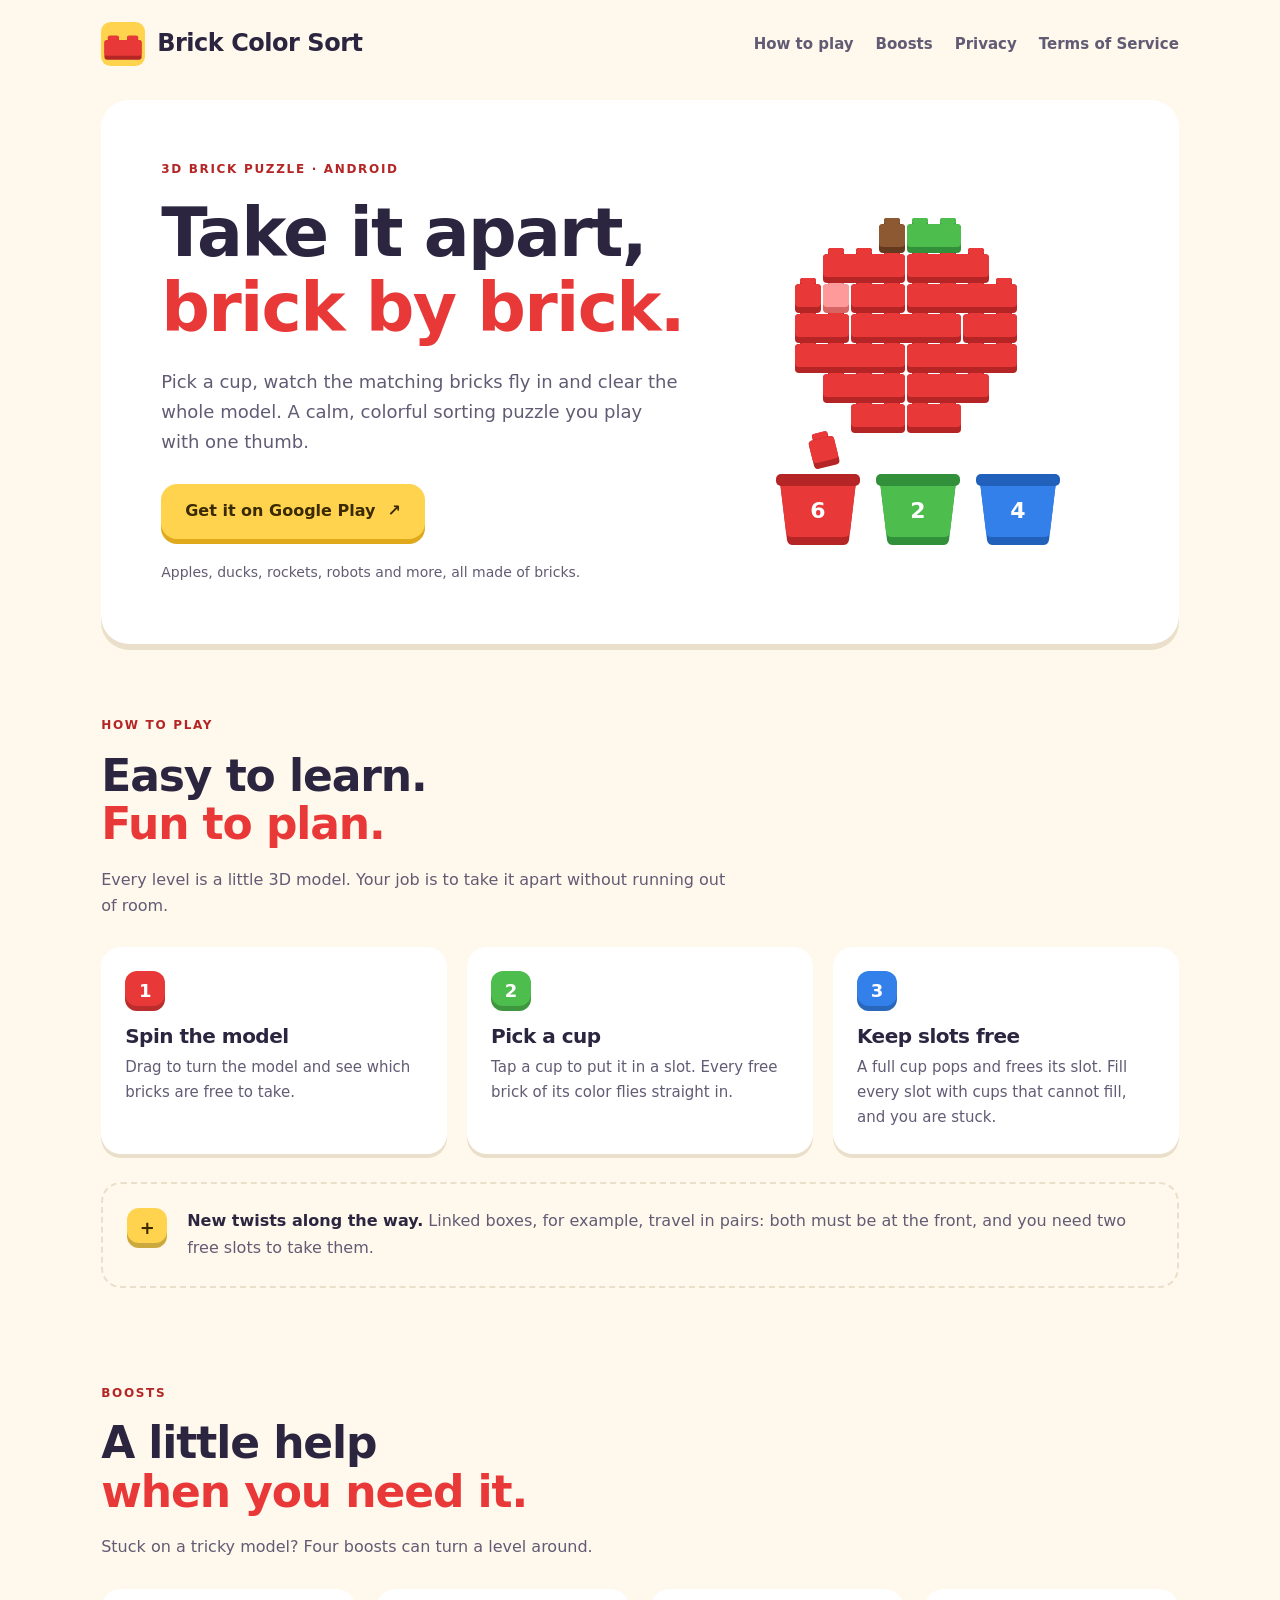
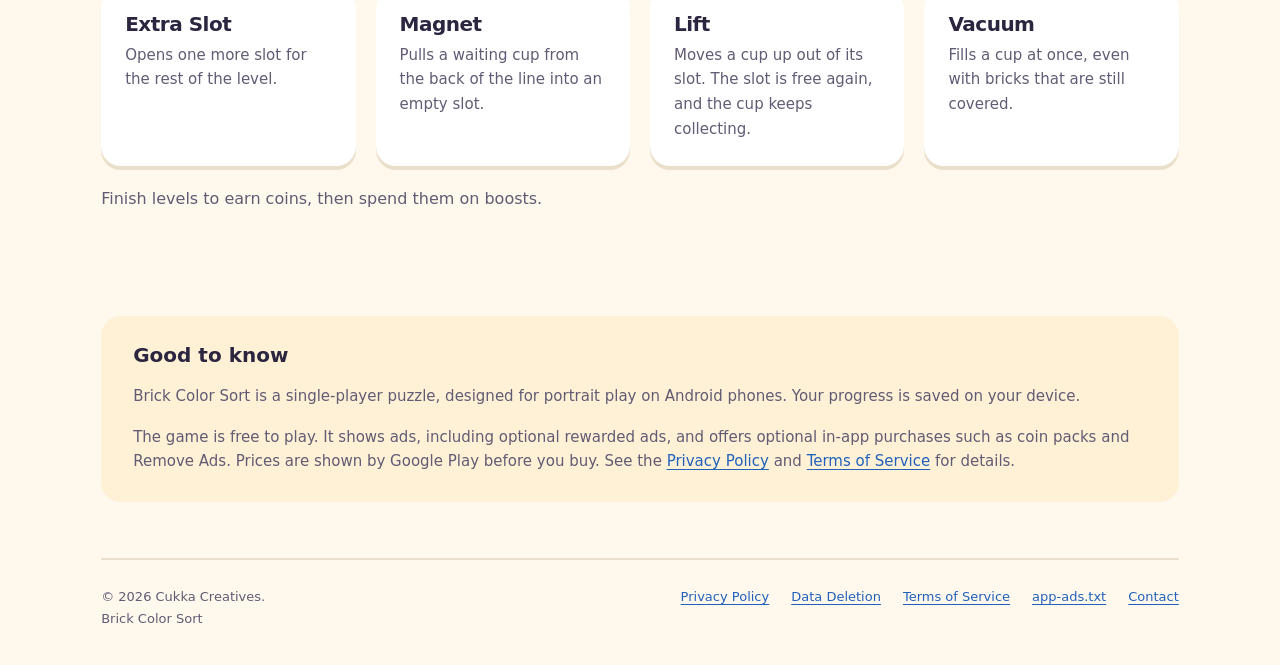
==== commit 061ebbe7: "Add files via upload" ====
--- a/index.html
+++ b/index.html
@@ -20,7 +20,7 @@
       <a href="#how-to-play">How to play</a>
       <a href="#boosts">Boosts</a>
       <a href="./privacy-policy.html">Privacy</a>
-      <a href="./terms-of-use.html">Terms</a>
+      <a href="./terms-of-service.html">Terms of Service</a>
     </nav>
   </header>
   <main id="main">
@@ -102,7 +102,7 @@
       <p>The game is free to play. It shows ads, including optional rewarded ads, and offers
         optional in-app purchases such as coin packs and Remove Ads. Prices are shown by
         Google Play before you buy. See the <a href="./privacy-policy.html">Privacy Policy</a>
-        and <a href="./terms-of-use.html">Terms of Use</a> for details.</p>
+        and <a href="./terms-of-service.html">Terms of Service</a> for details.</p>
     </aside>
   </main>
   <footer>
@@ -110,7 +110,7 @@
     <div>
       <a href="./privacy-policy.html">Privacy Policy</a>
       <a href="./privacy-policy.html#data-deletion">Data Deletion</a>
-      <a href="./terms-of-use.html">Terms of Use</a>
+      <a href="./terms-of-service.html">Terms of Service</a>
       <a href="./app-ads.txt">app-ads.txt</a>
       <a href="mailto:cukkacreatives@gmail.com">Contact</a>
     </div>
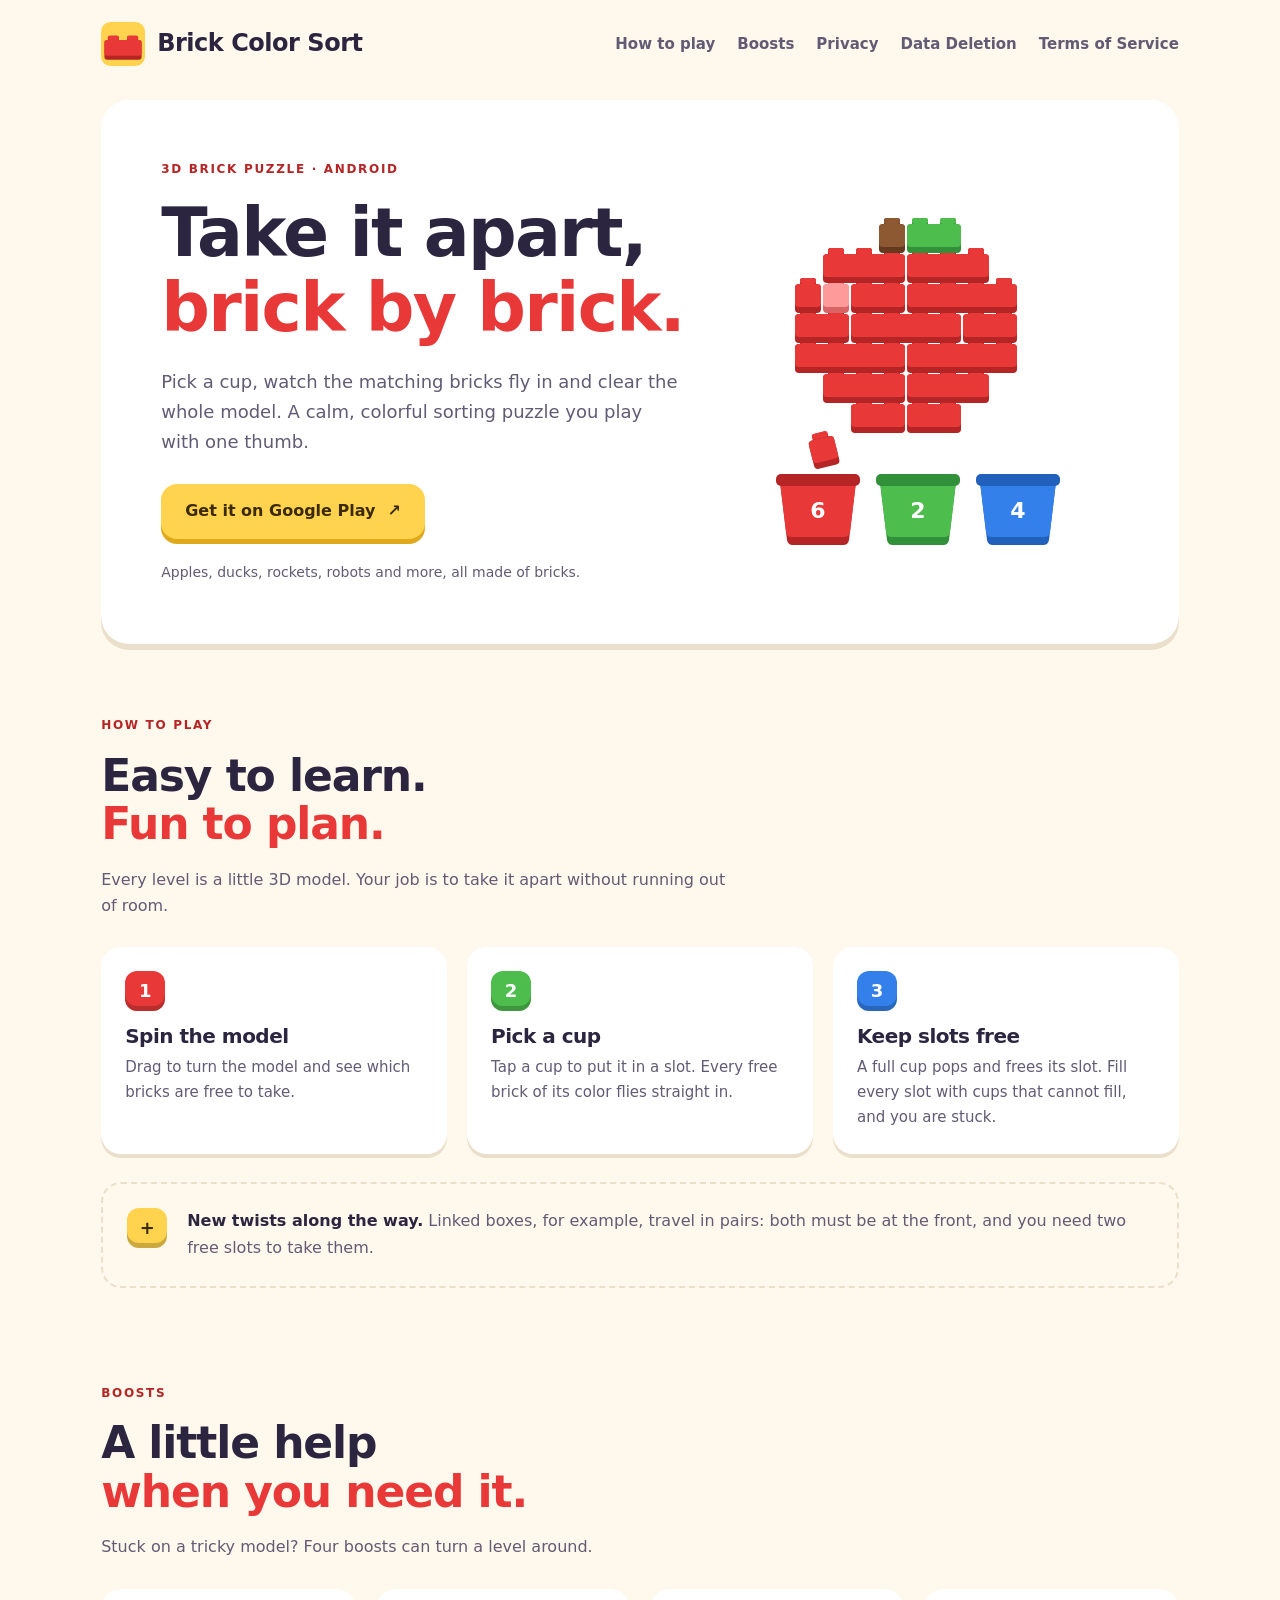
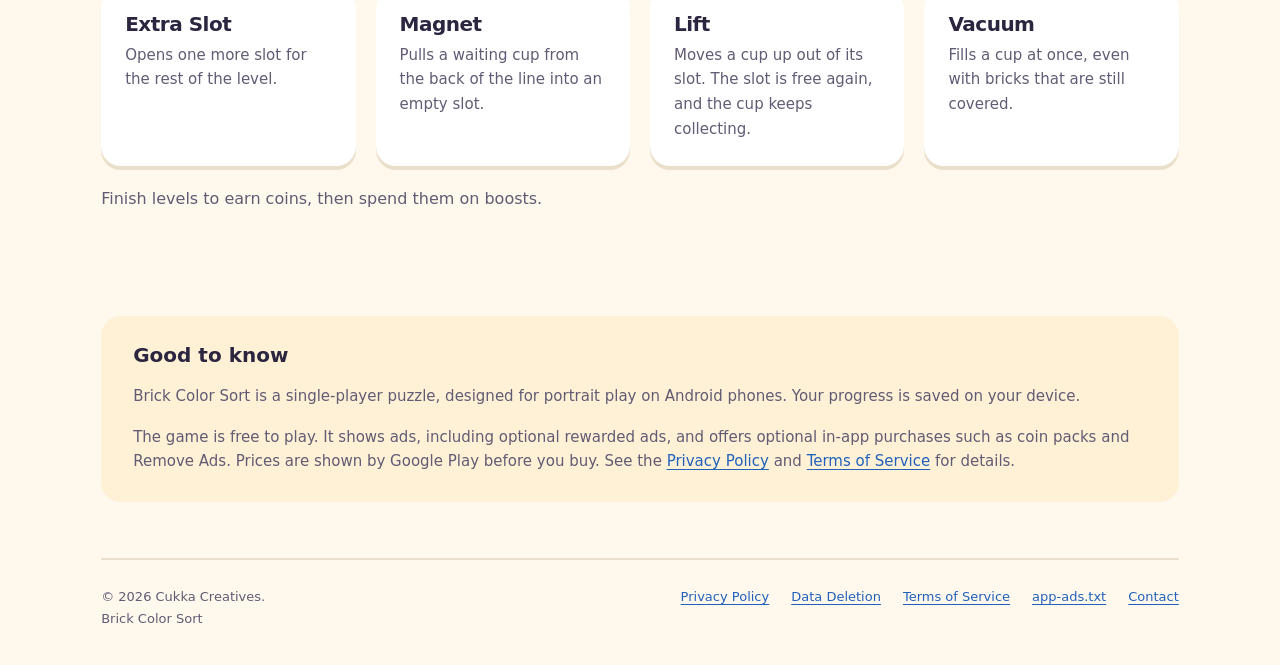
==== commit 1fa1ef89: "Add files via upload" ====
--- a/index.html
+++ b/index.html
@@ -20,6 +20,7 @@
       <a href="#how-to-play">How to play</a>
       <a href="#boosts">Boosts</a>
       <a href="./privacy-policy.html">Privacy</a>
+      <a href="./data-deletion.html">Data Deletion</a>
       <a href="./terms-of-service.html">Terms of Service</a>
     </nav>
   </header>
@@ -109,7 +110,7 @@
     <p>© 2026 Cukka Creatives.<br />Brick Color Sort</p>
     <div>
       <a href="./privacy-policy.html">Privacy Policy</a>
-      <a href="./privacy-policy.html#data-deletion">Data Deletion</a>
+      <a href="./data-deletion.html">Data Deletion</a>
       <a href="./terms-of-service.html">Terms of Service</a>
       <a href="./app-ads.txt">app-ads.txt</a>
       <a href="mailto:cukkacreatives@gmail.com">Contact</a>
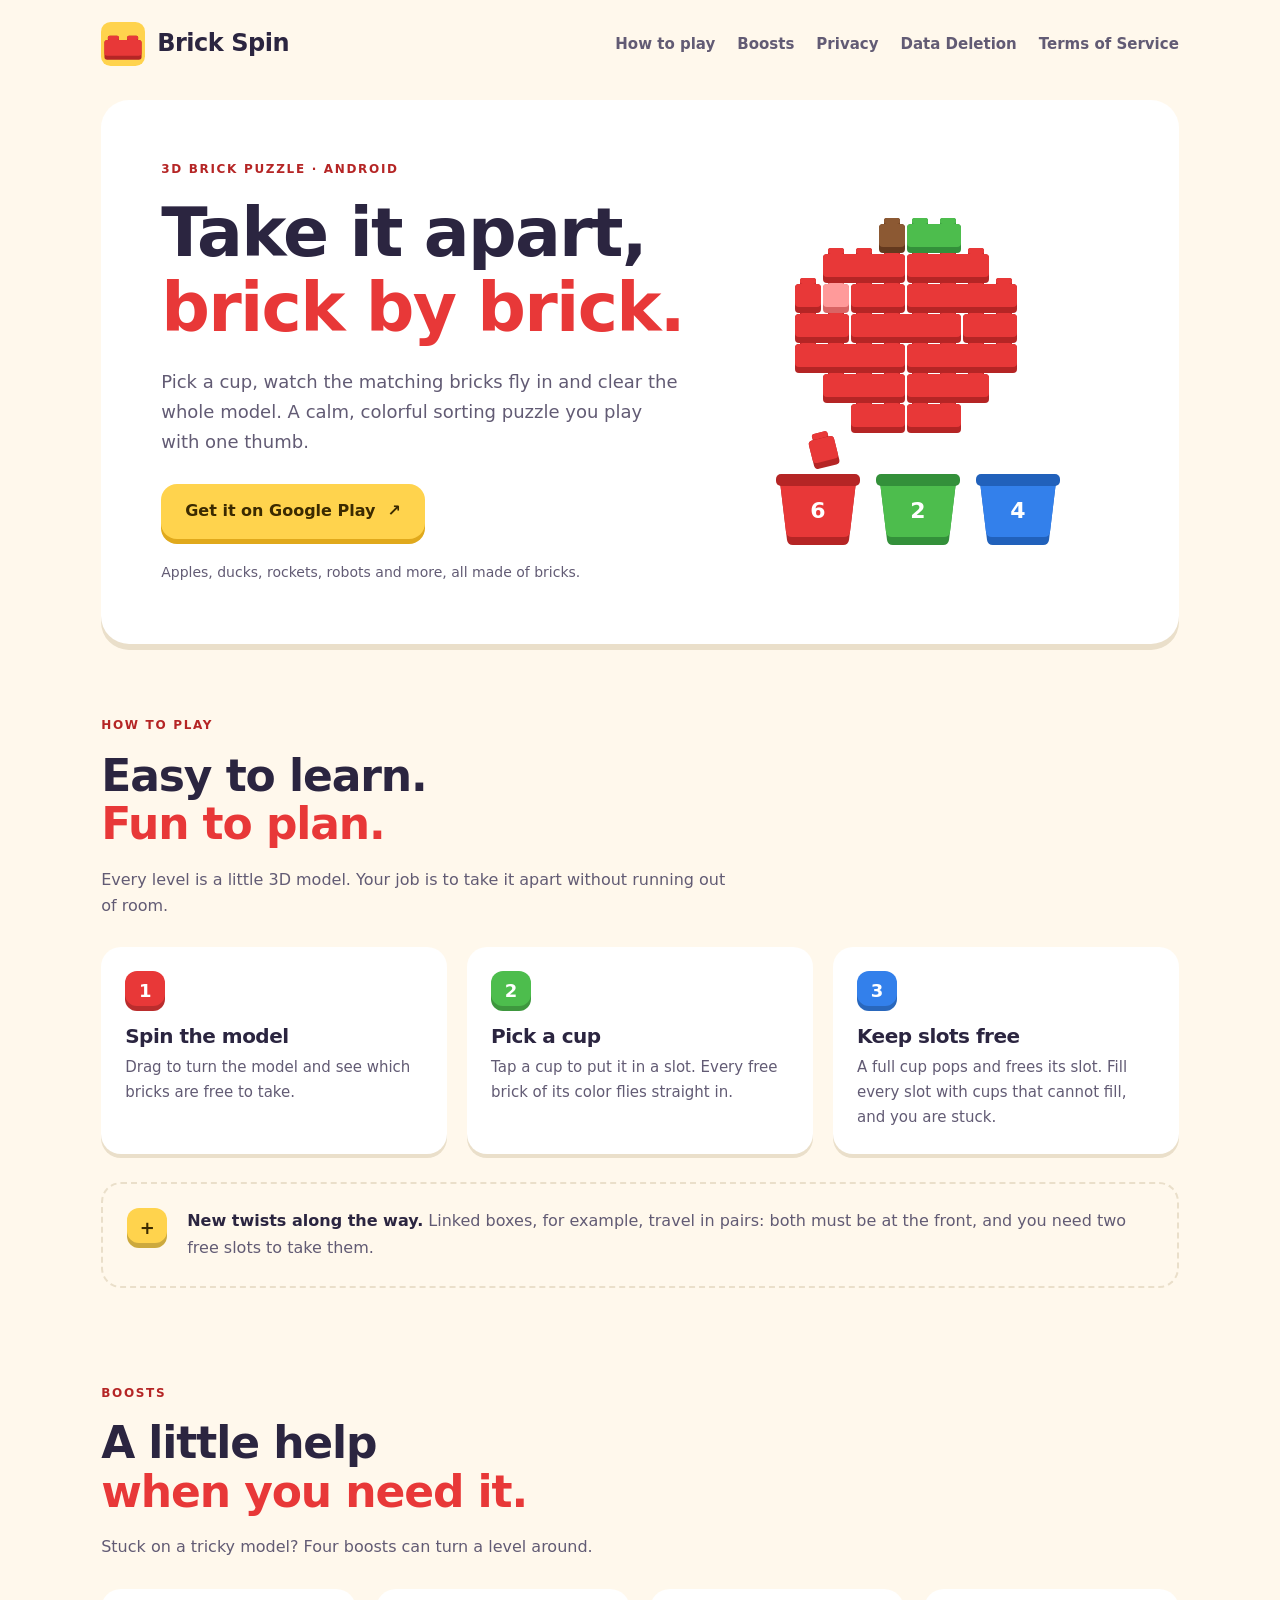
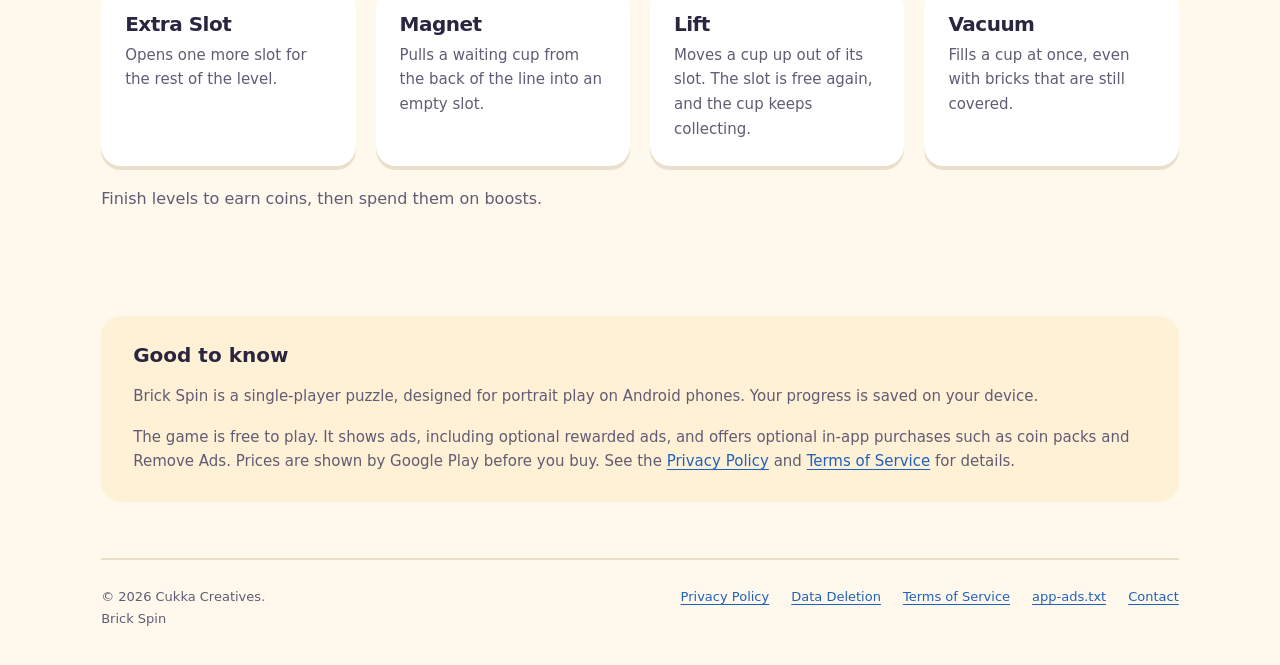
==== commit 01f0c705: "Add files via upload" ====
--- a/index.html
+++ b/index.html
@@ -3,18 +3,18 @@
 <head>
   <meta charset="utf-8" />
   <meta name="viewport" content="width=device-width, initial-scale=1" />
-  <meta name="description" content="Brick Color Sort: 3D Puzzle is a colorful 3D puzzle for Android. Pick the right cups, sort the bricks by color and take fun brick models apart, piece by piece." />
+  <meta name="description" content="Brick Spin: 3D Color Sort is a colorful 3D puzzle for Android. Pick the right cups, sort the bricks by color and take fun brick models apart, piece by piece." />
   <meta name="theme-color" content="#fff8ec" />
-  <title>Brick Color Sort: 3D Puzzle — Take It Apart, Brick by Brick</title>
+  <title>Brick Spin: 3D Color Sort — Take It Apart, Brick by Brick</title>
   <link rel="icon" href="./brick.svg" type="image/svg+xml" />
   <link rel="stylesheet" href="./styles.css" />
 </head>
 <body>
   <a class="skip-link" href="#main">Skip to content</a>
   <header class="site-header">
-    <a class="brand" href="./" aria-label="Brick Color Sort home">
+    <a class="brand" href="./" aria-label="Brick Spin home">
       <img src="./brick.svg" alt="" width="44" height="44" />
-      <span>Brick Color Sort</span>
+      <span>Brick Spin</span>
     </a>
     <nav aria-label="Main navigation">
       <a href="#how-to-play">How to play</a>
@@ -98,7 +98,7 @@
 
     <aside class="notice" aria-labelledby="player-info-title">
       <h2 id="player-info-title">Good to know</h2>
-      <p>Brick Color Sort is a single-player puzzle, designed for portrait play on Android phones.
+      <p>Brick Spin is a single-player puzzle, designed for portrait play on Android phones.
         Your progress is saved on your device.</p>
       <p>The game is free to play. It shows ads, including optional rewarded ads, and offers
         optional in-app purchases such as coin packs and Remove Ads. Prices are shown by
@@ -107,7 +107,7 @@
     </aside>
   </main>
   <footer>
-    <p>© 2026 Cukka Creatives.<br />Brick Color Sort</p>
+    <p>© 2026 Cukka Creatives.<br />Brick Spin</p>
     <div>
       <a href="./privacy-policy.html">Privacy Policy</a>
       <a href="./data-deletion.html">Data Deletion</a>
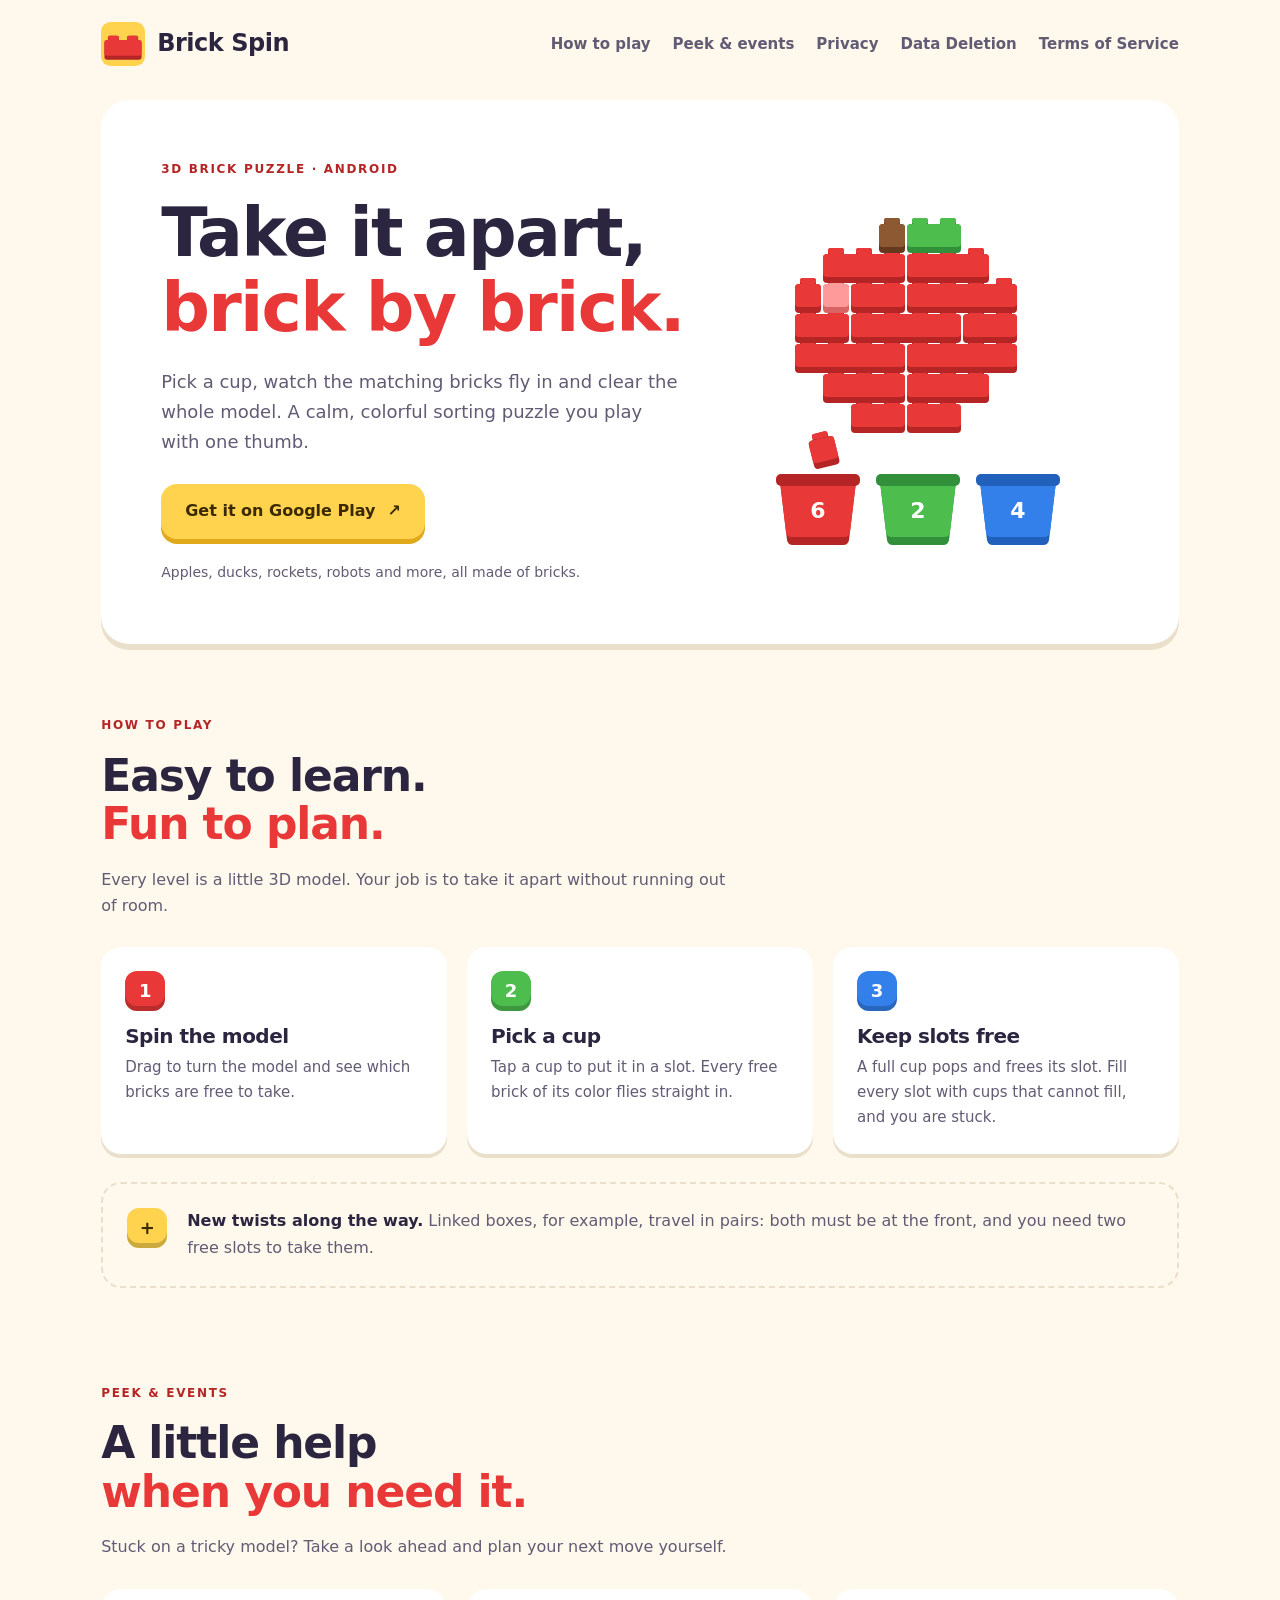
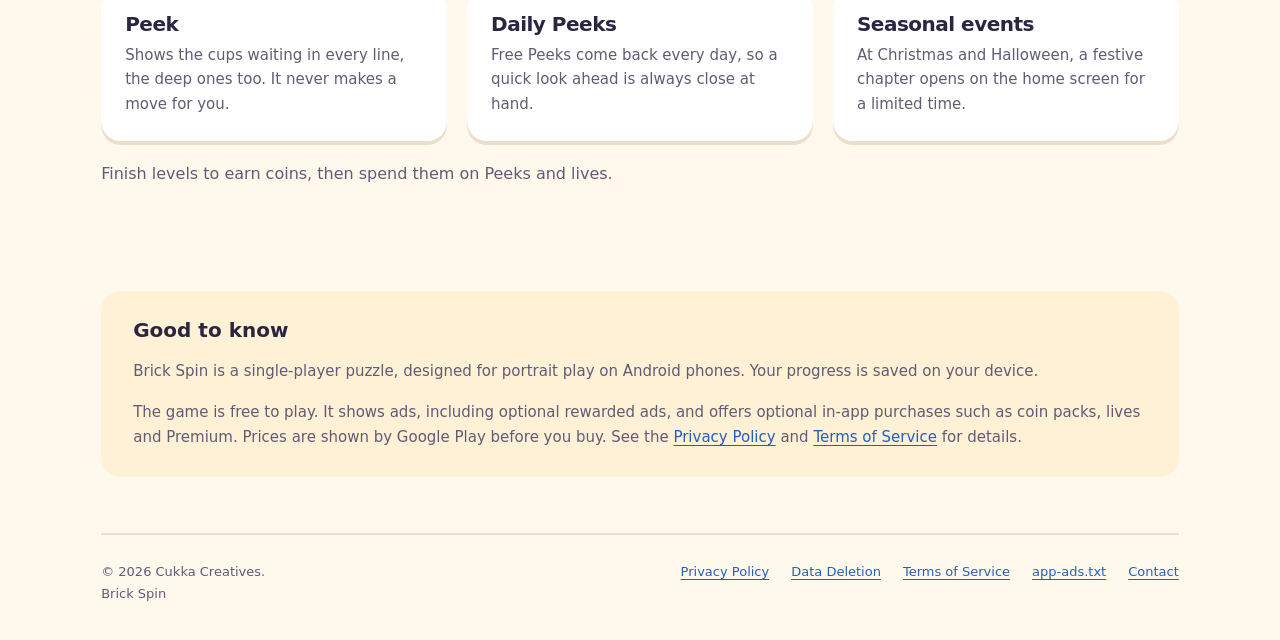
==== commit 2f09a71f: "Add files via upload" ====
--- a/index.html
+++ b/index.html
@@ -18,7 +18,7 @@
     </a>
     <nav aria-label="Main navigation">
       <a href="#how-to-play">How to play</a>
-      <a href="#boosts">Boosts</a>
+      <a href="#boosts">Peek &amp; events</a>
       <a href="./privacy-policy.html">Privacy</a>
       <a href="./data-deletion.html">Data Deletion</a>
       <a href="./terms-of-service.html">Terms of Service</a>
@@ -71,29 +71,25 @@
 
     <section class="boosts" id="boosts" aria-labelledby="boosts-title">
       <div class="section-heading">
-        <p class="eyebrow">Boosts</p>
+        <p class="eyebrow">Peek &amp; events</p>
         <h2 id="boosts-title">A little help<br /><span>when you need it.</span></h2>
-        <p>Stuck on a tricky model? Four boosts can turn a level around.</p>
+        <p>Stuck on a tricky model? Take a look ahead and plan your next move yourself.</p>
       </div>
-      <div class="card-grid four">
+      <div class="card-grid">
         <article>
-          <h3>Extra Slot</h3>
-          <p>Opens one more slot for the rest of the level.</p>
+          <h3>Peek</h3>
+          <p>Shows the cups waiting in every line, the deep ones too. It never makes a move for you.</p>
         </article>
         <article>
-          <h3>Magnet</h3>
-          <p>Pulls a waiting cup from the back of the line into an empty slot.</p>
+          <h3>Daily Peeks</h3>
+          <p>Free Peeks come back every day, so a quick look ahead is always close at hand.</p>
         </article>
         <article>
-          <h3>Lift</h3>
-          <p>Moves a cup up out of its slot. The slot is free again, and the cup keeps collecting.</p>
-        </article>
-        <article>
-          <h3>Vacuum</h3>
-          <p>Fills a cup at once, even with bricks that are still covered.</p>
+          <h3>Seasonal events</h3>
+          <p>At Christmas and Halloween, a festive chapter opens on the home screen for a limited time.</p>
         </article>
       </div>
-      <p class="coins">Finish levels to earn coins, then spend them on boosts.</p>
+      <p class="coins">Finish levels to earn coins, then spend them on Peeks and lives.</p>
     </section>
 
     <aside class="notice" aria-labelledby="player-info-title">
@@ -101,7 +97,7 @@
       <p>Brick Spin is a single-player puzzle, designed for portrait play on Android phones.
         Your progress is saved on your device.</p>
       <p>The game is free to play. It shows ads, including optional rewarded ads, and offers
-        optional in-app purchases such as coin packs and Remove Ads. Prices are shown by
+        optional in-app purchases such as coin packs, lives and Premium. Prices are shown by
         Google Play before you buy. See the <a href="./privacy-policy.html">Privacy Policy</a>
         and <a href="./terms-of-service.html">Terms of Service</a> for details.</p>
     </aside>
